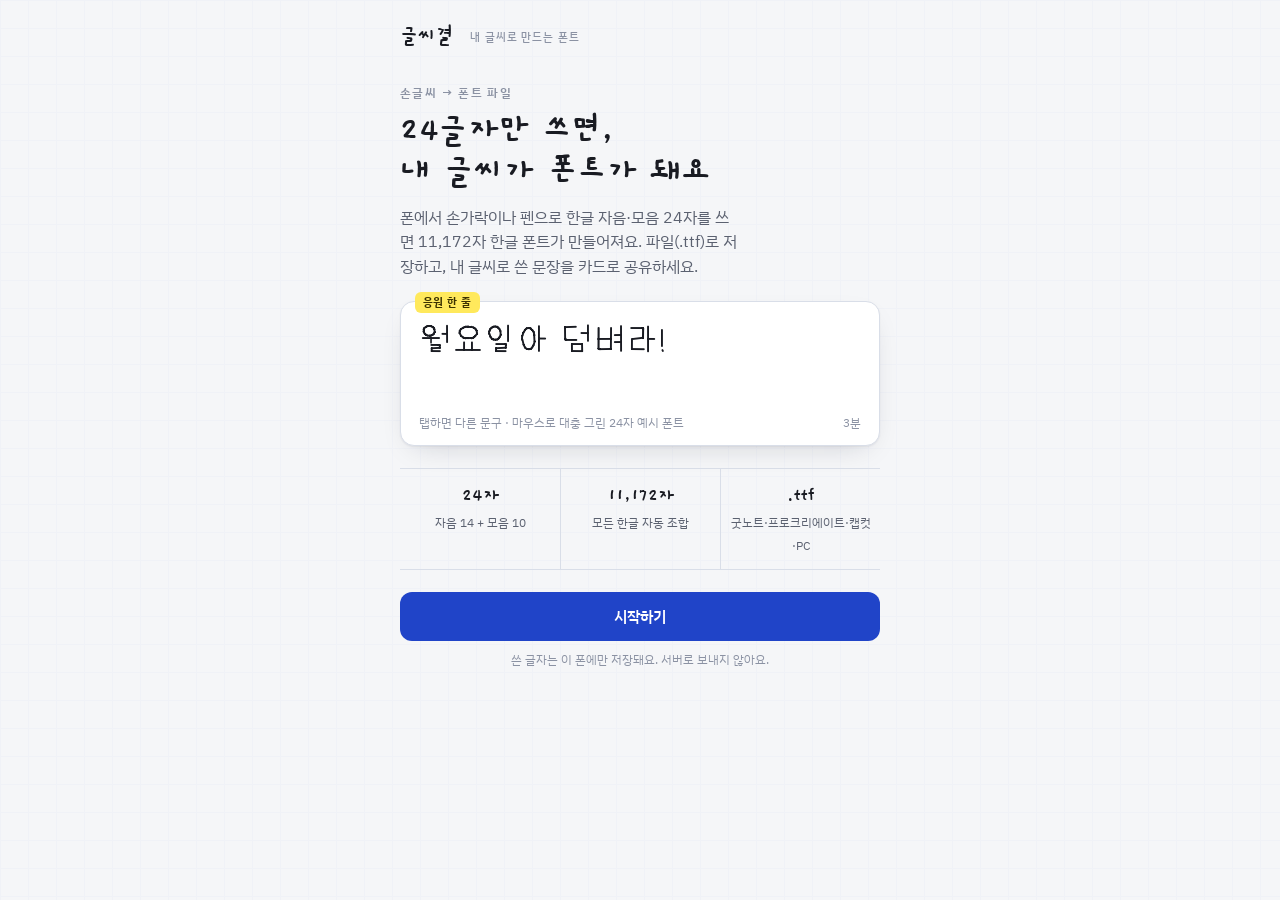
==== deploy/index.html @ ae1b6b3f "글씨결 v1: 응원 문구·스토리 공유·링크 미리보기·Vercel 배포 준비 - 첫 화면 예시 문구 12개 순환(탭), 완성 화면 응원 문구 칩 - 공유 카드: 폰에서 공유 시트로 " ====
<!DOCTYPE html>
<html lang="ko">
<head>
<meta charset="utf-8">
<meta name="viewport" content="width=device-width, initial-scale=1, viewport-fit=cover">
<meta name="theme-color" content="#F5F6F8">
<title>글씨결</title>
<meta name="description" content="24글자만 쓰면 내 글씨가 폰트가 돼요. 가입 없이 폰에서 3분. 내 글씨로 응원 카드 만들고 스토리에 올리세요.">
<!-- 링크 미리보기(인스타 DM·카톡). 배포 주소가 다르면 아래 두 URL만 바꾸세요 -->
<meta property="og:type" content="website">
<meta property="og:title" content="글씨결 — 24글자만 쓰면 내 글씨가 폰트가 돼요">
<meta property="og:description" content="가입 없이 폰에서 3분. 내 글씨로 응원 카드 만들고 스토리에 올리세요.">
<meta property="og:image" content="https://geulssigyeol.vercel.app/og.png">
<meta property="og:url" content="https://geulssigyeol.vercel.app/">
<meta name="twitter:card" content="summary_large_image">
<link rel="icon" href="data:image/svg+xml,%3Csvg xmlns='http://www.w3.org/2000/svg' viewBox='0 0 64 64'%3E%3Crect width='64' height='64' rx='14' fill='%23FFE95C'/%3E%3Ctext x='32' y='44' font-size='34' font-weight='700' text-anchor='middle' font-family='Apple SD Gothic Neo,Malgun Gothic,sans-serif' fill='%233B3200'%3E글%3C/text%3E%3C/svg%3E">
<link rel="apple-touch-icon" href="apple-touch-icon.png">
<meta name="apple-mobile-web-app-title" content="글씨결">
<!-- Vercel Web Analytics: 프로젝트에서 Analytics를 켜면 방문 수가 잡혀요. 안 켜면 그냥 무시됩니다 -->
<script>window.va = window.va || function () { (window.vaq = window.vaq || []).push(arguments); };</script>
<script defer src="/_vercel/insights/script.js"></script>
<link rel="preconnect" href="https://fonts.googleapis.com">
<link rel="stylesheet" href="https://fonts.googleapis.com/css2?family=Gaegu:wght@400;700&family=IBM+Plex+Sans+KR:wght@400;500;600;700&display=swap">
<style>
  :root {
    --paper: #F5F6F8; --paper-2: #FFFFFF; --line: #D9DEE8; --grid: #E7EAF1; --grid-2: #F0F2F7;
    --ink: #191B22; --ink-2: #5B6170; --ink-3: #8B92A3;
    --pen: #2044C8; --pen-ink: #FFFFFF; --pen-soft: #E4E9FF; --pen-line: #B8C4F5;
    --hl: #FFE95C; --hl-ink: #3B3200;
    --ok: #1B9556; --danger: #D64545;
    --ghost: #C9CED9;
    --radius: 14px;
    --shadow: 0 1px 2px rgba(20, 24, 40, .06), 0 10px 28px -14px rgba(20, 24, 40, .22);
    color-scheme: light;
  }
  @media (prefers-color-scheme: dark) {
    :root:not([data-theme="light"]) {
      --paper: #14161C; --paper-2: #1C1F27; --line: #2C3140; --grid: #232734; --grid-2: #1F222C;
      --ink: #ECEEF3; --ink-2: #A9B0C2; --ink-3: #757C8E;
      --pen: #7E9AFF; --pen-ink: #0D1330; --pen-soft: #242C4C; --pen-line: #3B4A85;
      --hl: #E3CB3E; --hl-ink: #1A1600;
      --ok: #3CC47C; --danger: #F06A6A;
      --ghost: #3A3F4E;
      --shadow: 0 1px 2px rgba(0, 0, 0, .3), 0 10px 28px -14px rgba(0, 0, 0, .6);
      color-scheme: dark;
    }
  }
  :root[data-theme="dark"] {
    --paper: #14161C; --paper-2: #1C1F27; --line: #2C3140; --grid: #232734; --grid-2: #1F222C;
    --ink: #ECEEF3; --ink-2: #A9B0C2; --ink-3: #757C8E;
    --pen: #7E9AFF; --pen-ink: #0D1330; --pen-soft: #242C4C; --pen-line: #3B4A85;
    --hl: #E3CB3E; --hl-ink: #1A1600;
    --ok: #3CC47C; --danger: #F06A6A;
    --ghost: #3A3F4E;
    --shadow: 0 1px 2px rgba(0, 0, 0, .3), 0 10px 28px -14px rgba(0, 0, 0, .6);
    color-scheme: dark;
  }
  * { box-sizing: border-box; }
  html { -webkit-text-size-adjust: 100%; }
  body {
    margin: 0; padding-inline: 16px; padding-block: 0 48px;
    background: var(--paper);
    background-image: linear-gradient(var(--grid-2) 1px, transparent 1px), linear-gradient(90deg, var(--grid-2) 1px, transparent 1px);
    background-size: 28px 28px;
    color: var(--ink);
    font-family: "IBM Plex Sans KR", "Apple SD Gothic Neo", "Noto Sans KR", system-ui, sans-serif;
    font-size: 15px; line-height: 1.55;
    -webkit-font-smoothing: antialiased;
  }
  .wrap { max-width: 480px; margin: 0 auto; }
  h1, h2, h3 { margin: 0; text-wrap: balance; word-break: keep-all; }
  .display { font-family: "Gaegu", "Nanum Pen Script", "IBM Plex Sans KR", cursive; font-weight: 700; letter-spacing: -.01em; line-height: 1.15; }
  .eyebrow { font-size: 11.5px; font-weight: 600; letter-spacing: .12em; text-transform: uppercase; color: var(--ink-3); }
  .muted { color: var(--ink-2); }
  .small { font-size: 13px; }
  .num { font-variant-numeric: tabular-nums; }
  a { color: var(--pen); }
  button { font: inherit; color: inherit; cursor: pointer; }
  button:focus-visible, input:focus-visible, textarea:focus-visible, a:focus-visible { outline: 2px solid var(--pen); outline-offset: 2px; }
  input, textarea { font: inherit; color: var(--ink); background: var(--paper-2); border: 1px solid var(--line); border-radius: 10px; padding: 10px 12px; width: 100%; }
  textarea { resize: vertical; min-height: 64px; }
  label.field { display: grid; gap: 6px; font-size: 13px; color: var(--ink-2); }
  [hidden] { display: none !important; }

  /* header */
  .top { display: flex; align-items: center; justify-content: space-between; padding-block: 18px 6px; }
  .brand { font-family: "Gaegu", cursive; font-weight: 700; font-size: 22px; letter-spacing: -.01em; }
  .brand small { font-family: "IBM Plex Sans KR", sans-serif; font-weight: 500; font-size: 11px; color: var(--ink-3); margin-left: 8px; letter-spacing: .08em; }
  .top .step { font-size: 12px; color: var(--ink-3); }

  /* buttons */
  .btn { display: inline-flex; align-items: center; justify-content: center; gap: 8px; border-radius: 12px; border: 1px solid var(--line); background: var(--paper-2); padding: 12px 16px; font-weight: 600; font-size: 15px; min-height: 46px; transition: transform .06s ease, background .15s; }
  .btn:active { transform: translateY(1px); }
  .btn.primary { background: var(--pen); color: var(--pen-ink); border-color: transparent; }
  .btn.ghost { background: transparent; }
  .btn.wide { width: 100%; }
  .btn[disabled] { opacity: .45; cursor: not-allowed; }
  .btn.hl { background: var(--hl); color: var(--hl-ink); border-color: transparent; }
  .row { display: flex; gap: 10px; }
  .row > .btn { flex: 1; }

  /* home */
  .hero { padding-block: 26px 10px; }
  .hero h1 { font-size: 36px; }
  .hero p.lead { font-size: 16px; color: var(--ink-2); margin: 12px 0 0; max-width: 34ch; }
  .demo { margin-top: 22px; background: var(--paper-2); border: 1px solid var(--line); border-radius: var(--radius); box-shadow: var(--shadow); padding: 16px 18px 12px; position: relative; }
  .demo .tag { position: absolute; top: -10px; left: 14px; background: var(--hl); color: var(--hl-ink); font-size: 11px; font-weight: 700; padding: 2px 8px; border-radius: 6px; letter-spacing: .04em; }
  .demo .sample { font-size: 34px; line-height: 1.3; min-height: 88px; word-break: keep-all; }
  .demo canvas { width: 100%; height: 88px; display: block; }
  .demo .cap { font-size: 12px; color: var(--ink-3); margin-top: 8px; display: flex; justify-content: space-between; }
  .facts { display: grid; grid-template-columns: repeat(3, 1fr); gap: 0; margin-top: 22px; border-top: 1px solid var(--line); border-bottom: 1px solid var(--line); }
  .facts div { padding: 12px 8px; text-align: center; }
  .facts div + div { border-left: 1px solid var(--line); }
  .facts b { display: block; font-size: 19px; font-family: "Gaegu", cursive; font-weight: 700; }
  .facts span { font-size: 12px; color: var(--ink-2); }
  .cta { margin-top: 22px; display: grid; gap: 10px; }
  .fine { font-size: 12px; color: var(--ink-3); text-align: center; margin-top: 10px; }

  /* draw */
  .draw-head { display: flex; align-items: baseline; justify-content: space-between; margin-top: 8px; }
  .draw-head .stage { font-weight: 600; }
  .draw-head .count { font-size: 13px; color: var(--ink-2); }
  .progress { height: 6px; background: var(--grid); border-radius: 3px; overflow: hidden; margin-top: 8px; }
  .progress i { display: block; height: 100%; background: var(--hl); width: 0; transition: width .2s; }
  .target { display: flex; align-items: center; gap: 14px; margin-top: 14px; }
  .target .ch { font-size: 44px; line-height: 1; font-weight: 500; width: 64px; height: 64px; display: grid; place-items: center; background: var(--paper-2); border: 1px solid var(--line); border-radius: 12px; }
  .target .info b { display: block; font-size: 16px; }
  .target .info span { font-size: 13px; color: var(--ink-2); }
  .pad-wrap { margin-top: 12px; position: relative; }
  canvas#pad { width: 100%; aspect-ratio: 1; max-width: 100%; display: block; background: var(--paper-2); border: 1px solid var(--line); border-radius: var(--radius); box-shadow: var(--shadow); touch-action: none; user-select: none; -webkit-user-select: none; }
  .tools { display: flex; gap: 8px; margin-top: 10px; }
  .tools .btn { flex: 1; min-height: 42px; font-size: 14px; }
  .nav { display: flex; gap: 10px; margin-top: 10px; }
  .nav .btn.next { flex: 2; }
  .nav .btn.prev { flex: 1; }
  .chips { display: flex; gap: 6px; overflow-x: auto; padding-block: 12px 4px; scrollbar-width: none; }
  .chips::-webkit-scrollbar { display: none; }
  .chip { flex: 0 0 auto; width: 34px; height: 34px; border-radius: 9px; border: 1px solid var(--line); background: var(--paper-2); font-size: 15px; display: grid; place-items: center; color: var(--ink-3); padding: 0; }
  .chip.done { background: var(--hl); color: var(--hl-ink); border-color: transparent; }
  .chip.cur { outline: 2px solid var(--pen); outline-offset: 1px; color: var(--ink); }
  .live { margin-top: 6px; }
  .live .lbl { font-size: 11.5px; color: var(--ink-3); letter-spacing: .08em; text-transform: uppercase; font-weight: 600; }
  .live canvas { width: 100%; height: 64px; display: block; margin-top: 4px; }
  .live .hint { font-size: 13px; color: var(--ink-3); height: 64px; display: flex; align-items: center; }

  /* done */
  .done-head { padding-block: 18px 6px; }
  .done-head h2 { font-size: 32px; }
  .done-head p { margin: 6px 0 0; color: var(--ink-2); }
  .preview-card { margin-top: 16px; background: var(--paper-2); border: 1px solid var(--line); border-radius: var(--radius); box-shadow: var(--shadow); overflow: hidden; }
  .preview-card .pv { padding: 18px 18px 8px; font-size: 40px; line-height: 1.25; min-height: 120px; word-break: keep-all; overflow-wrap: anywhere; }
  .preview-card canvas { width: 100%; display: block; }
  .preview-card .pv-foot { display: flex; justify-content: space-between; align-items: center; padding: 8px 14px 12px; font-size: 12px; color: var(--ink-3); }
  .seg { display: flex; background: var(--grid); border-radius: 10px; padding: 3px; }
  .seg button { flex: 1; border: 0; background: transparent; border-radius: 8px; padding: 7px 8px; font-size: 13px; font-weight: 600; color: var(--ink-2); }
  .seg button.on { background: var(--paper-2); color: var(--ink); box-shadow: 0 1px 2px rgba(0,0,0,.08); }
  .form { display: grid; gap: 12px; margin-top: 14px; }
  .cheer { display: flex; flex-wrap: wrap; gap: 6px; margin-top: -4px; }
  .cheer-chip { border: 1px solid var(--line); background: var(--paper-2); color: var(--ink-2); border-radius: 999px; padding: 6px 11px; font-size: 13px; line-height: 1.2; word-break: keep-all; }
  .cheer-chip.on { background: var(--hl); color: var(--hl-ink); border-color: transparent; font-weight: 600; }
  .demo[role="button"] { cursor: pointer; }
  .form .two { display: grid; grid-template-columns: 1fr 1fr; gap: 10px; }
  @media (max-width: 380px) { .form .two { grid-template-columns: 1fr; } }
  .actions { display: grid; gap: 10px; margin-top: 16px; }
  .note { font-size: 12.5px; color: var(--ink-3); line-height: 1.5; }
  .card-img { margin-top: 10px; border-radius: 12px; border: 1px solid var(--line); width: 100%; display: none; }
  .card-img.show { display: block; }
  .card-actions { display: grid; grid-template-columns: 1fr 1fr; gap: 10px; }
  .card-actions .btn:only-child { grid-column: 1 / -1; }
  section.more { margin-top: 26px; }
  section.more h3 { font-size: 13px; letter-spacing: .1em; text-transform: uppercase; color: var(--ink-3); margin-bottom: 8px; }
  .stage-list { display: grid; gap: 8px; }
  .stage-row { display: flex; align-items: center; justify-content: space-between; gap: 10px; background: var(--paper-2); border: 1px solid var(--line); border-radius: 12px; padding: 10px 12px; }
  .stage-row b { font-size: 14px; display: block; }
  .stage-row span { font-size: 12px; color: var(--ink-2); }
  .stage-row .btn { min-height: 36px; padding: 6px 12px; font-size: 13px; }
  .ig { margin-top: 26px; background: var(--pen-soft); border: 1px solid var(--pen-line); border-radius: var(--radius); padding: 16px; }
  .ig h3 { font-size: 20px; }
  .ig p { margin: 8px 0 0; font-size: 14px; color: var(--ink-2); }
  .ig ol { margin: 10px 0 0; padding-left: 20px; font-size: 14px; }
  .ig ol li + li { margin-top: 4px; }
  .ig .btn { margin-top: 12px; }
  .foot { margin-top: 28px; display: flex; justify-content: space-between; align-items: center; font-size: 12px; color: var(--ink-3); }
  .foot button { border: 0; background: none; color: var(--ink-3); text-decoration: underline; padding: 0; font-size: 12px; }
  .toast { position: fixed; left: 50%; bottom: 24px; transform: translateX(-50%); background: var(--ink); color: var(--paper); padding: 10px 16px; border-radius: 999px; font-size: 13.5px; font-weight: 500; box-shadow: var(--shadow); opacity: 0; pointer-events: none; transition: opacity .2s; max-width: calc(100vw - 32px); text-align: center; }
  .toast.show { opacity: 1; }
  @media (prefers-reduced-motion: reduce) { * { transition: none !important; } }
</style>
</head>
<body>

<div class="wrap">
  <header class="top">
    <div class="brand" id="brand">글씨결 <small>내 글씨로 만드는 폰트</small></div>
    <div class="step" id="topStep"></div>
  </header>

  <!-- HOME -->
  <main id="s-home">
    <section class="hero">
      <div class="eyebrow">손글씨 → 폰트 파일</div>
      <h1 class="display" style="margin-top:8px">24글자만 쓰면,<br>내 글씨가 폰트가 돼요</h1>
      <p class="lead">폰에서 손가락이나 펜으로 한글 자음·모음 24자를 쓰면 11,172자 한글 폰트가 만들어져요. 파일(.ttf)로 저장하고, 내 글씨로 쓴 문장을 카드로 공유하세요.</p>
      <div class="demo" id="demo" role="button" tabindex="0" aria-label="다른 응원 문구 보기">
        <span class="tag">응원 한 줄</span>
        <div class="sample" id="demoText">오늘도 잘하고 있어. 진짜로.</div>
        <canvas id="demoCanvas" hidden></canvas>
        <div class="cap"><span>탭하면 다른 문구 · 마우스로 대충 그린 24자 예시 폰트</span><span class="num">3분</span></div>
      </div>
      <div class="facts">
        <div><b class="num">24자</b><span>자음 14 + 모음 10</span></div>
        <div><b class="num">11,172자</b><span>모든 한글 자동 조합</span></div>
        <div><b>.ttf</b><span>굿노트·프로크리에이트·캡컷·PC</span></div>
      </div>
      <div class="cta">
        <button class="btn primary wide" id="btnStart">시작하기</button>
        <button class="btn wide" id="btnResume" hidden>이어서 쓰기 <span class="num" id="resumeCount"></span></button>
      </div>
      <p class="fine">쓴 글자는 이 폰에만 저장돼요. 서버로 보내지 않아요.</p>
    </section>
  </main>

  <!-- DRAW -->
  <main id="s-draw" hidden>
    <div class="draw-head">
      <div class="stage" id="stageName">한글 기본</div>
      <div class="count num"><span id="cur">1</span> / <span id="total">24</span></div>
    </div>
    <div class="progress"><i id="bar"></i></div>
    <div class="target">
      <div class="ch" id="targetCh">ㄱ</div>
      <div class="info"><b id="targetName">기역</b><span id="targetHint">칸 안에 크게, 평소 쓰던 대로</span></div>
    </div>
    <div class="pad-wrap"><canvas id="pad" aria-label="글씨 쓰는 칸"></canvas></div>
    <div class="tools">
      <button class="btn" id="btnUndo">한 획 되돌리기</button>
      <button class="btn" id="btnClear">지우기</button>
    </div>
    <div class="nav">
      <button class="btn prev" id="btnPrev">이전</button>
      <button class="btn primary next" id="btnNext">다음</button>
    </div>
    <div class="chips" id="chips"></div>
    <div class="live">
      <div class="lbl">지금까지 쓴 글자로</div>
      <canvas id="live" hidden></canvas>
      <div class="hint" id="liveHint">자음 하나, 모음 하나만 써도 여기서 미리 볼 수 있어요.</div>
    </div>
    <div class="foot"><button id="btnExitDraw">쓰기 그만하고 결과 보기</button><span id="drawSaved"></span></div>
  </main>

  <!-- DONE -->
  <main id="s-done" hidden>
    <div class="done-head">
      <div class="eyebrow">완성</div>
      <h2 class="display" style="margin-top:6px">짜잔, 내 글씨가 폰트가 됐어요</h2>
      <p id="doneMeta"></p>
    </div>
    <div class="preview-card">
      <div class="pv" id="pv"></div>
      <canvas id="pvCanvas" hidden></canvas>
      <div class="pv-foot"><span id="pvName"></span><span class="num" id="pvSize"></span></div>
    </div>
    <div class="form">
      <label class="field">응원 문구 (공유 카드에 들어가요 · 직접 써도 돼요)
        <textarea id="sample" rows="2"></textarea>
      </label>
      <div class="cheer" id="cheerChips" aria-label="응원 문구 고르기"></div>
      <div class="two">
        <label class="field">폰트 이름
          <input id="fname" maxlength="24" placeholder="예: 윤정체">
        </label>
        <label class="field">영문 이름 (파일·앱 목록용)
          <input id="fnameEn" maxlength="24" placeholder="YoonjungCe">
        </label>
      </div>
      <label class="field">펜 굵기
        <div class="seg" id="penSeg">
          <button type="button" data-pen="22">가늘게</button>
          <button type="button" data-pen="30" class="on">보통</button>
          <button type="button" data-pen="40">굵게</button>
        </div>
      </label>
    </div>
    <div class="actions">
      <button class="btn primary wide" id="btnFont">폰트 파일 받기 (.ttf)</button>
      <button class="btn hl wide" id="btnCard">공유 카드 만들기 (인스타 4:5)</button>
      <img class="card-img" id="cardImg" alt="공유 카드 미리보기">
      <div class="card-actions" id="cardActions" hidden>
        <button class="btn primary" id="btnShare">스토리에 공유하기</button>
        <button class="btn" id="btnSaveCard">이미지 저장</button>
      </div>
      <p class="note" id="installNote">받은 .ttf 파일은 굿노트·프로크리에이트·캡컷에서 바로 불러올 수 있고, 아이폰은 iFont 같은 앱으로, PC는 더블클릭으로 설치해요.</p>
    </div>
    <section class="more">
      <h3>더 쓰면 더 좋아져요</h3>
      <div class="stage-list" id="stageList"></div>
    </section>
    <section class="ig" id="igBlock">
      <h3 class="display" id="igTitle">내 글씨로 쓴 응원, 스토리에 올려요</h3>
      <p id="igLead">응원 카드를 스토리에 올리고 <b id="igHandle">@ht_bangbang</b>을 태그해 주세요. 태그된 카드는 24시간 안에 리포스트해 드려요.</p>
      <ol>
        <li>응원 문구 고르기 → 공유 카드 저장 → 스토리에 올리기</li>
        <li><span id="igHandle2">@ht_bangbang</span> 태그 + <span id="igTag">#내글씨폰트</span></li>
        <li>응원받을 친구도 태그하기 — 친구도 3분이면 자기 글씨 폰트를 받아요</li>
        <li>팔로우하면 다음 글자 이벤트(쌍자음·이모지·특수문자)를 먼저 받아요</li>
      </ol>
      <a class="btn primary wide" id="igLink" href="#" target="_blank" rel="noopener">인스타그램에서 팔로우하기</a>
    </section>
    <div class="foot"><button id="btnReset">처음부터 다시 쓰기</button><span>글자는 이 폰에만 저장돼요</span></div>
  </main>
</div>
<div class="toast" id="toast" role="status" aria-live="polite"></div>

<script>
/* HandFont engine — handwriting strokes → composable Hangul/Latin TrueType font.
 * Works in browser and Node. No dependencies.
 * Coordinates: input strokes are normalized canvas coords (0..1, y down).
 * Font units: 1000 upm, y up.
 */
(function (root, factory) {
  if (typeof module === 'object' && module.exports) module.exports = factory();
  else root.HandFont = factory();
})(typeof self !== 'undefined' ? self : globalThis, function () {
  'use strict';

  // ---------- Metrics ----------
  const UPM = 1000;
  const ASC = 880, DESC = -200, LINEGAP = 80;
  const HBOX = { x: 60, w: 840, top: 790, h: 850, adv: 960 }; // Hangul syllable box
  const LATIN = { base: 0.70, K: 1300, lsb: 40, rsb: 40, space: 300 };

  // ---------- Hangul tables ----------
  const CHO = 'ㄱㄲㄴㄷㄸㄹㅁㅂㅃㅅㅆㅇㅈㅉㅊㅋㅌㅍㅎ';
  const JUNG = 'ㅏㅐㅑㅒㅓㅔㅕㅖㅗㅘㅙㅚㅛㅜㅝㅞㅟㅠㅡㅢㅣ';
  const JONG = '\0ㄱㄲㄳㄴㄵㄶㄷㄹㄺㄻㄼㄽㄾㄿㅀㅁㅂㅄㅅㅆㅇㅈㅊㅋㅌㅍㅎ';
  const BASIC_CONS = 'ㄱㄴㄷㄹㅁㅂㅅㅇㅈㅊㅋㅌㅍㅎ';
  const BASIC_VOW = 'ㅏㅑㅓㅕㅗㅛㅜㅠㅡㅣ';
  const CONS_DECOMP = { 'ㄲ': 'ㄱㄱ', 'ㄸ': 'ㄷㄷ', 'ㅃ': 'ㅂㅂ', 'ㅆ': 'ㅅㅅ', 'ㅉ': 'ㅈㅈ', 'ㄳ': 'ㄱㅅ', 'ㄵ': 'ㄴㅈ', 'ㄶ': 'ㄴㅎ', 'ㄺ': 'ㄹㄱ', 'ㄻ': 'ㄹㅁ', 'ㄼ': 'ㄹㅂ', 'ㄽ': 'ㄹㅅ', 'ㄾ': 'ㄹㅌ', 'ㄿ': 'ㄹㅍ', 'ㅀ': 'ㄹㅎ', 'ㅄ': 'ㅂㅅ' };
  const VVOW_DECOMP = { 'ㅐ': 'ㅏㅣ', 'ㅒ': 'ㅑㅣ', 'ㅔ': 'ㅓㅣ', 'ㅖ': 'ㅕㅣ' };
  const MIXED = { 'ㅘ': ['ㅗ', 'ㅏ'], 'ㅙ': ['ㅗ', 'ㅐ'], 'ㅚ': ['ㅗ', 'ㅣ'], 'ㅝ': ['ㅜ', 'ㅓ'], 'ㅞ': ['ㅜ', 'ㅔ'], 'ㅟ': ['ㅜ', 'ㅣ'], 'ㅢ': ['ㅡ', 'ㅣ'] };
  const VERT = 'ㅏㅐㅑㅒㅓㅔㅕㅖㅣ', HORZ = 'ㅗㅛㅜㅠㅡ';

  // Slot layouts as fractions of the Hangul box (x, y-from-top, w, h)
  const LAYOUT = {
    V:  { cho: [0.05, 0.10, 0.50, 0.80], vow: [0.60, 0.04, 0.36, 0.92] },
    H:  { cho: [0.16, 0.05, 0.68, 0.48], vow: [0.05, 0.57, 0.90, 0.38] },
    M:  { cho: [0.05, 0.06, 0.48, 0.46], hv: [0.03, 0.55, 0.64, 0.38], vv: [0.70, 0.04, 0.27, 0.92] },
    VJ: { cho: [0.05, 0.05, 0.46, 0.52], vow: [0.57, 0.02, 0.38, 0.60], jong: [0.12, 0.66, 0.76, 0.32] },
    HJ: { cho: [0.18, 0.02, 0.64, 0.36], vow: [0.05, 0.40, 0.90, 0.25], jong: [0.12, 0.68, 0.76, 0.30] },
    MJ: { cho: [0.05, 0.03, 0.46, 0.40], hv: [0.03, 0.44, 0.62, 0.24], vv: [0.68, 0.02, 0.29, 0.63], jong: [0.12, 0.69, 0.76, 0.29] },
  };

  // ---------- Geometry helpers ----------
  function smooth(pts, passes) {
    let p = pts;
    for (let k = 0; k < (passes || 1); k++) {
      if (p.length < 3) return p;
      const out = [p[0]];
      for (let i = 1; i < p.length - 1; i++) {
        out.push({ x: (p[i - 1].x + 2 * p[i].x + p[i + 1].x) / 4, y: (p[i - 1].y + 2 * p[i].y + p[i + 1].y) / 4 });
      }
      out.push(p[p.length - 1]);
      p = out;
    }
    return p;
  }
  function rdp(pts, eps) {
    if (pts.length < 3) return pts.slice();
    const keep = new Uint8Array(pts.length); keep[0] = 1; keep[pts.length - 1] = 1;
    const stack = [[0, pts.length - 1]];
    while (stack.length) {
      const [a, b] = stack.pop();
      const A = pts[a], B = pts[b];
      const dx = B.x - A.x, dy = B.y - A.y, len = Math.hypot(dx, dy) || 1e-9;
      let maxd = -1, idx = -1;
      for (let i = a + 1; i < b; i++) {
        const P = pts[i];
        let d;
        if (len < 1e-9) d = Math.hypot(P.x - A.x, P.y - A.y);
        else d = Math.abs(dy * P.x - dx * P.y + B.x * A.y - B.y * A.x) / len;
        if (d > maxd) { maxd = d; idx = i; }
      }
      if (maxd > eps && idx > 0) { keep[idx] = 1; stack.push([a, idx], [idx, b]); }
    }
    const out = [];
    for (let i = 0; i < pts.length; i++) if (keep[i]) out.push(pts[i]);
    return out;
  }
  function dedupe(pts, minD) {
    const out = [];
    for (const p of pts) {
      if (!out.length || Math.hypot(p.x - out[out.length - 1].x, p.y - out[out.length - 1].y) >= minD) out.push(p);
    }
    if (out.length === 1 && pts.length > 1) out.push(pts[pts.length - 1]);
    return out;
  }
  // Clean a raw stroke (normalized coords): smooth + simplify
  function cleanStroke(raw, eps) {
    if (!raw || !raw.length) return [];
    let p = dedupe(raw, 0.002);
    p = smooth(p, 2);
    p = rdp(p, eps == null ? 0.007 : eps);
    return p;
  }
  function bboxOf(strokes) {
    let x0 = Infinity, y0 = Infinity, x1 = -Infinity, y1 = -Infinity;
    for (const s of strokes) for (const p of s) { if (p.x < x0) x0 = p.x; if (p.y < y0) y0 = p.y; if (p.x > x1) x1 = p.x; if (p.y > y1) y1 = p.y; }
    if (x0 === Infinity) return null;
    return { x0, y0, x1, y1, w: x1 - x0, h: y1 - y0 };
  }

  // Fit normalized strokes into a font-unit slot {x,y,w,h} (x,y = bottom-left, y up).
  // Returns array of polylines in font units. r = pen radius (slot is inset by r).
  function fitStrokes(strokes, slot, r, opts) {
    opts = opts || {};
    const bb = bboxOf(strokes);
    if (!bb) return [];
    const minDim = opts.minDim == null ? 0.30 : opts.minDim;
    let { x0, y0, w: bw, h: bh } = bb;
    if (bw < minDim) { x0 = x0 + bw / 2 - minDim / 2; bw = minDim; }
    if (bh < minDim) { y0 = y0 + bh / 2 - minDim / 2; bh = minDim; }
    const sw = Math.max(slot.w - 2 * r, 10), sh = Math.max(slot.h - 2 * r, 10);
    let sx = sw / bw, sy = sh / bh;
    const lo = opts.ratioMin == null ? 0.55 : opts.ratioMin, hi = opts.ratioMax == null ? 1.9 : opts.ratioMax;
    const ratio = sy / sx;
    if (ratio > hi) sy = sx * hi; else if (ratio < lo) sx = sy / lo;
    const ox = slot.x + r + (sw - bw * sx) / 2;
    const oyTop = slot.y + slot.h - r - (sh - bh * sy) / 2;
    return strokes.map(s => s.map(p => ({ x: ox + (p.x - x0) * sx, y: oyTop - (p.y - y0) * sy })));
  }

  // ---------- Outline expansion (polyline → capsules, quadratic) ----------
  const KAPPA = 1 / Math.cos(Math.PI / 8); // control distance for 45° quadratic arcs
  function arcOffs(cx, cy, r, a0, dir) { // 4 off-curve pts covering 180° from a0, dir=+1 ccw / -1 cw
    const out = [];
    for (let k = 0; k < 4; k++) {
      const a = a0 + dir * (k + 0.5) * Math.PI / 4;
      out.push({ x: cx + Math.cos(a) * r * KAPPA, y: cy + Math.sin(a) * r * KAPPA, on: false });
    }
    return out;
  }
  function circle(cx, cy, r) {
    const out = [];
    for (let k = 0; k < 8; k++) {
      const a = -(k + 0.5) * Math.PI / 4; // clockwise
      out.push({ x: cx + Math.cos(a) * r * KAPPA, y: cy + Math.sin(a) * r * KAPPA, on: false });
    }
    return out;
  }
  function capsule(P, Q, r) {
    const dx = Q.x - P.x, dy = Q.y - P.y, L = Math.hypot(dx, dy);
    if (L < 0.5) return circle(P.x, P.y, r);
    const ux = dx / L, uy = dy / L, nx = -uy, ny = ux; // n = left normal
    const th = Math.atan2(ny, nx);
    const pts = [];
    pts.push({ x: P.x + nx * r, y: P.y + ny * r, on: true });
    pts.push({ x: Q.x + nx * r, y: Q.y + ny * r, on: true });
    pts.push(...arcOffs(Q.x, Q.y, r, th, -1)); // from +n through +d to -n (clockwise)
    pts.push({ x: Q.x - nx * r, y: Q.y - ny * r, on: true });
    pts.push({ x: P.x - nx * r, y: P.y - ny * r, on: true });
    pts.push(...arcOffs(P.x, P.y, r, th + Math.PI, -1));
    return pts;
  }
  function signedArea(c) {
    let a = 0;
    for (let i = 0; i < c.length; i++) { const p = c[i], q = c[(i + 1) % c.length]; a += p.x * q.y - q.x * p.y; }
    return a / 2;
  }
  function expandPolylines(polys, r) {
    const contours = [];
    for (const poly of polys) {
      if (!poly.length) continue;
      if (poly.length === 1) { contours.push(circle(poly[0].x, poly[0].y, r)); continue; }
      for (let i = 0; i < poly.length - 1; i++) {
        const c = capsule(poly[i], poly[i + 1], r);
        if (signedArea(c) > 0) c.reverse(); // clockwise (negative area in y-up)
        contours.push(c);
      }
    }
    // round to integer font units
    return contours.map(c => c.map(p => ({ x: Math.round(p.x), y: Math.round(p.y), on: !!p.on })));
  }

  // ---------- Glyph planning ----------
  function hasGlyph(glyphs, ch) { return !!(glyphs[ch] && glyphs[ch].length); }
  function vowelClass(v) { return VERT.includes(v) ? 'V' : HORZ.includes(v) ? 'H' : 'M'; }
  function slotFrac(f) { // fraction → font units (x, y bottom-left, w, h)
    return { x: HBOX.x + f[0] * HBOX.w, y: HBOX.top - (f[1] + f[3]) * HBOX.h, w: f[2] * HBOX.w, h: f[3] * HBOX.h };
  }
  function splitH(slot, n, gap) { // split slot horizontally into n parts
    const g = gap == null ? 0.06 : gap; const w = slot.w * (1 - g * (n - 1)) / n; const out = [];
    for (let i = 0; i < n; i++) out.push({ x: slot.x + i * (w + slot.w * g), y: slot.y, w, h: slot.h });
    return out;
  }
  // Place a consonant (possibly compound) into slot → list of {jamo, slot, opts}
  function placeCons(glyphs, c, slot) {
    if (hasGlyph(glyphs, c)) return [{ jamo: c, slot, opts: {} }];
    const d = CONS_DECOMP[c];
    if (!d) return [];
    const parts = splitH(slot, 2, 0.05);
    const opts = { ratioMax: 2.6 };
    return [{ jamo: d[0], slot: parts[0], opts }, { jamo: d[1], slot: parts[1], opts }];
  }
  function placeVertVowel(glyphs, v, slot) {
    if (hasGlyph(glyphs, v)) return [{ jamo: v, slot, opts: {} }];
    const d = VVOW_DECOMP[v];
    if (!d) return [];
    const a = { x: slot.x, y: slot.y, w: slot.w * 0.64, h: slot.h };
    const b = { x: slot.x + slot.w * 0.64, y: slot.y, w: slot.w * 0.36, h: slot.h };
    return [{ jamo: d[0], slot: a, opts: { ratioMax: 3 } }, { jamo: d[1], slot: b, opts: { ratioMax: 4 } }];
  }
  function planSyllable(glyphs, cp) {
    const s = cp - 0xAC00;
    const ci = Math.floor(s / 588), vi = Math.floor((s % 588) / 28), ji = s % 28;
    const cho = CHO[ci], jung = JUNG[vi], jong = ji ? JONG[ji] : null;
    const cls = vowelClass(jung);
    const L = LAYOUT[cls + (jong ? 'J' : '')];
    const parts = [];
    parts.push(...placeCons(glyphs, cho, slotFrac(L.cho)));
    if (cls === 'V') parts.push(...placeVertVowel(glyphs, jung, slotFrac(L.vow)));
    else if (cls === 'H') parts.push({ jamo: jung, slot: slotFrac(L.vow), opts: {} });
    else {
      if (hasGlyph(glyphs, jung)) {
        // user drew the compound vowel itself: merge hv+vv area into one slot
        const top = L.vv[1], bottom = L.hv[1] + L.hv[3];
        parts.push({ jamo: jung, slot: slotFrac([L.hv[0], top, L.vv[0] + L.vv[2] - L.hv[0], bottom - top]), opts: {} });
      } else {
        const [hv, vv] = MIXED[jung];
        parts.push({ jamo: hv, slot: slotFrac(L.hv), opts: {} });
        const vvSlot = slotFrac(L.vv);
        if (VVOW_DECOMP[vv] && !hasGlyph(glyphs, vv)) { vvSlot.x -= vvSlot.w * 0.25; vvSlot.w *= 1.25; }
        parts.push(...placeVertVowel(glyphs, vv, vvSlot));
      }
    }
    if (jong) parts.push(...placeCons(glyphs, jong, slotFrac(L.jong)));
    return { advance: HBOX.adv, parts };
  }
  function planJamoStandalone(glyphs, ch) {
    const slot = slotFrac([0.12, 0.12, 0.76, 0.76]);
    const isVow = JUNG.includes(ch) || ch === 'ㅐ';
    let parts;
    if (VVOW_DECOMP[ch] || VERT.includes(ch)) parts = placeVertVowel(glyphs, ch, { x: slot.x + slot.w * 0.25, y: slot.y, w: slot.w * 0.5, h: slot.h });
    else if (MIXED[ch] && !hasGlyph(glyphs, ch)) {
      const [hv, vv] = MIXED[ch];
      parts = [{ jamo: hv, slot: { x: slot.x, y: slot.y, w: slot.w * 0.7, h: slot.h * 0.45 }, opts: {} }, ...placeVertVowel(glyphs, vv, { x: slot.x + slot.w * 0.72, y: slot.y, w: slot.w * 0.28, h: slot.h })];
    } else if (HORZ.includes(ch)) parts = [{ jamo: ch, slot: { x: slot.x, y: slot.y + slot.h * 0.2, w: slot.w, h: slot.h * 0.5 }, opts: {} }];
    else parts = placeCons(glyphs, ch, slot);
    return { advance: HBOX.adv, parts, isVow };
  }
  // Which drawn jamo a character needs (after decomposition). null = not a Hangul char.
  function neededJamo(glyphs, ch) {
    const cp = ch.codePointAt(0);
    const cons = c => hasGlyph(glyphs, c) ? [c] : (CONS_DECOMP[c] ? CONS_DECOMP[c].split('') : [c]);
    const vvow = v => hasGlyph(glyphs, v) ? [v] : (VVOW_DECOMP[v] ? VVOW_DECOMP[v].split('') : [v]);
    const vow = v => hasGlyph(glyphs, v) ? [v] : MIXED[v] ? [MIXED[v][0], ...vvow(MIXED[v][1])] : vvow(v);
    if (cp >= 0xAC00 && cp <= 0xD7A3) {
      const s = cp - 0xAC00, ci = Math.floor(s / 588), vi = Math.floor((s % 588) / 28), ji = s % 28;
      return [...cons(CHO[ci]), ...vow(JUNG[vi]), ...(ji ? cons(JONG[ji]) : [])];
    }
    if (cp >= 0x3131 && cp <= 0x3163) return (JUNG.includes(ch) ? vow(ch) : cons(ch));
    return null;
  }
  function canRender(glyphs, text) {
    for (const ch of text) {
      if (ch === ' ') continue;
      const need = neededJamo(glyphs, ch);
      if (need) { for (const j of need) if (!hasGlyph(glyphs, j)) return false; }
      else if (!hasGlyph(glyphs, ch)) return false;
    }
    return true;
  }
  // Latin / digits / punctuation: fixed baseline mapping → polylines in font units + advance
  function planLatin(glyphs, ch) {
    const strokes = glyphs[ch];
    if (!strokes || !strokes.length) return null;
    const K = LATIN.K;
    let polys = strokes.map(s => s.map(p => ({ x: p.x * K, y: (LATIN.base - p.y) * K })));
    const bb = bboxOf(polys);
    const shift = LATIN.lsb - bb.x0;
    polys = polys.map(s => s.map(p => ({ x: p.x + shift, y: p.y })));
    return { advance: Math.round(bb.w + LATIN.lsb + LATIN.rsb), polys };
  }
  function planChar(glyphs, ch, r) {
    const cp = ch.codePointAt(0);
    if (ch === ' ' || ch === ' ') return { advance: LATIN.space, polys: [] };
    if (cp >= 0xAC00 && cp <= 0xD7A3) {
      const pl = planSyllable(glyphs, cp);
      const polys = [];
      for (const p of pl.parts) if (hasGlyph(glyphs, p.jamo)) polys.push(...fitStrokes(glyphs[p.jamo], p.slot, r, p.opts));
      return { advance: pl.advance, polys, parts: pl.parts };
    }
    if (cp >= 0x3131 && cp <= 0x3163) {
      const pl = planJamoStandalone(glyphs, ch);
      const polys = [];
      for (const p of pl.parts) if (hasGlyph(glyphs, p.jamo)) polys.push(...fitStrokes(glyphs[p.jamo], p.slot, r, p.opts));
      return { advance: pl.advance, polys, parts: pl.parts };
    }
    return planLatin(glyphs, ch);
  }

  // ---------- Binary writer ----------
  class Buf {
    constructor(n) { this.a = new Uint8Array(n || 1024); this.n = 0; }
    ensure(k) { if (this.n + k > this.a.length) { const b = new Uint8Array(Math.max(this.a.length * 2, this.n + k)); b.set(this.a); this.a = b; } }
    u8(v) { this.ensure(1); this.a[this.n++] = v & 0xFF; }
    i8(v) { this.u8(v < 0 ? v + 256 : v); }
    u16(v) { this.ensure(2); this.a[this.n++] = (v >>> 8) & 0xFF; this.a[this.n++] = v & 0xFF; }
    i16(v) { this.u16(v < 0 ? v + 65536 : v); }
    u32(v) { this.ensure(4); this.a[this.n++] = (v >>> 24) & 0xFF; this.a[this.n++] = (v >>> 16) & 0xFF; this.a[this.n++] = (v >>> 8) & 0xFF; this.a[this.n++] = v & 0xFF; }
    i32(v) { this.u32(v >>> 0); }
    fixed(v) { this.i32(Math.round(v * 65536)); }
    tag(s) { for (let i = 0; i < 4; i++) this.u8(s.charCodeAt(i)); }
    bytes(arr) { this.ensure(arr.length); this.a.set(arr, this.n); this.n += arr.length; }
    pad4() { while (this.n % 4) this.u8(0); }
    get() { return this.a.subarray(0, this.n); }
  }
  function checksum(u8) {
    let s = 0; const n = u8.length;
    for (let i = 0; i < n; i += 4) {
      s = (s + (((u8[i] || 0) << 24) | ((u8[i + 1] || 0) << 16) | ((u8[i + 2] || 0) << 8) | (u8[i + 3] || 0))) >>> 0;
    }
    return s >>> 0;
  }

  // Simple glyph → bytes
  function encodeSimple(contours) {
    const b = new Buf(256);
    if (!contours.length) return { bytes: b.get(), bbox: null, nPts: 0, nCont: 0 };
    let xMin = Infinity, yMin = Infinity, xMax = -Infinity, yMax = -Infinity;
    const pts = [];
    const ends = [];
    for (const c of contours) { for (const p of c) { pts.push(p); if (p.x < xMin) xMin = p.x; if (p.y < yMin) yMin = p.y; if (p.x > xMax) xMax = p.x; if (p.y > yMax) yMax = p.y; } ends.push(pts.length - 1); }
    b.i16(contours.length); b.i16(xMin); b.i16(yMin); b.i16(xMax); b.i16(yMax);
    for (const e of ends) b.u16(e);
    b.u16(0); // instructions
    const flags = [], xs = [], ys = [];
    let px = 0, py = 0;
    for (let i = 0; i < pts.length; i++) {
      const p = pts[i]; let f = p.on ? 1 : 0;
      const dx = p.x - px, dy = p.y - py;
      if (dx === 0) f |= 0x10; else if (Math.abs(dx) < 256) { f |= 0x02; if (dx > 0) f |= 0x10; xs.push({ s: true, v: Math.abs(dx) }); } else xs.push({ s: false, v: dx });
      if (dy === 0) f |= 0x20; else if (Math.abs(dy) < 256) { f |= 0x04; if (dy > 0) f |= 0x20; ys.push({ s: true, v: Math.abs(dy) }); } else ys.push({ s: false, v: dy });
      if (i === 0) f |= 0x40; // OVERLAP_SIMPLE
      flags.push(f); px = p.x; py = p.y;
    }
    // flags with repeat compression
    let i = 0;
    while (i < flags.length) {
      let j = i; while (j + 1 < flags.length && flags[j + 1] === flags[i] && j - i < 255) j++;
      const rep = j - i;
      if (rep >= 1) { b.u8(flags[i] | 0x08); b.u8(rep); } else b.u8(flags[i]);
      i = j + 1;
    }
    for (const v of xs) v.s ? b.u8(v.v) : b.i16(v.v);
    for (const v of ys) v.s ? b.u8(v.v) : b.i16(v.v);
    b.pad4();
    return { bytes: b.get(), bbox: { xMin, yMin, xMax, yMax }, nPts: pts.length, nCont: contours.length };
  }
  // Composite glyph → bytes. comps: [{gid, dx, dy, bbox}]
  function encodeComposite(comps) {
    const b = new Buf(64);
    let xMin = Infinity, yMin = Infinity, xMax = -Infinity, yMax = -Infinity;
    for (const c of comps) { if (!c.bbox) continue; xMin = Math.min(xMin, c.bbox.xMin + c.dx); yMin = Math.min(yMin, c.bbox.yMin + c.dy); xMax = Math.max(xMax, c.bbox.xMax + c.dx); yMax = Math.max(yMax, c.bbox.yMax + c.dy); }
    if (xMin === Infinity) return { bytes: new Uint8Array(0), bbox: null };
    b.i16(-1); b.i16(xMin); b.i16(yMin); b.i16(xMax); b.i16(yMax);
    comps.forEach((c, i) => {
      let flags = 0x0001 | 0x0002 | 0x0004; // words, xy values, round to grid
      if (i < comps.length - 1) flags |= 0x0020;
      if (i === 0) flags |= 0x0400; // OVERLAP_COMPOUND
      b.u16(flags); b.u16(c.gid); b.i16(c.dx); b.i16(c.dy);
    });
    b.pad4();
    return { bytes: b.get(), bbox: { xMin, yMin, xMax, yMax } };
  }

  function notdefContours() {
    // hollow rectangle: outer clockwise, inner counter-clockwise
    const o = [{ x: 80, y: -100 }, { x: 80, y: 700 }, { x: 560, y: 700 }, { x: 560, y: -100 }].map(p => ({ ...p, on: true }));
    const i = [{ x: 140, y: -40 }, { x: 500, y: -40 }, { x: 500, y: 640 }, { x: 140, y: 640 }].map(p => ({ ...p, on: true }));
    return [o, i];
  }

  function asciiOnly(s, fallback) { const t = (s || '').replace(/[^\x20-\x7E]/g, '').trim(); return t || fallback; }

  // ---------- Font builder ----------
  function buildFont(opts) {
    const glyphs = opts.glyphs || {};
    const r = opts.penRadius || 30;
    const family = (opts.family || '내 손글씨').trim() || '내 손글씨';
    const familyAscii = asciiOnly(opts.familyAscii || family, 'MyHandwriting');
    const psName = familyAscii.replace(/[^A-Za-z0-9-]/g, '') .slice(0, 40) || 'MyHandwriting';
    const includeHangul = opts.includeHangul !== false;
    const hasAnyHangul = BASIC_CONS.split('').some(c => hasGlyph(glyphs, c)) && BASIC_VOW.split('').some(c => hasGlyph(glyphs, c));

    // Collect mapped characters
    const mapped = []; // {cp, kind}
    mapped.push({ cp: 32, kind: 'space' });
    mapped.push({ cp: 0xA0, kind: 'space' });
    for (const ch of Object.keys(glyphs)) {
      const cp = ch.codePointAt(0);
      if (!hasGlyph(glyphs, ch)) continue;
      if ((cp >= 0x3131 && cp <= 0x3163)) continue; // handled below
      if (cp >= 0xAC00 && cp <= 0xD7A3) continue;
      mapped.push({ cp, kind: 'latin' });
    }
    if (includeHangul && hasAnyHangul) {
      for (let cp = 0x3131; cp <= 0x3163; cp++) mapped.push({ cp, kind: 'jamo' });
      for (let cp = 0xAC00; cp <= 0xD7A3; cp++) mapped.push({ cp, kind: 'syl' });
    }
    mapped.sort((a, b) => a.cp - b.cp);

    // Glyph records
    const glyphRecs = []; // {bytes, bbox, adv, lsb, nPts, nCont, compPts, compCont, nComps}
    function addSimple(contours, adv) {
      const e = encodeSimple(contours);
      glyphRecs.push({ bytes: e.bytes, bbox: e.bbox, adv, lsb: e.bbox ? e.bbox.xMin : 0, nPts: e.nPts, nCont: e.nCont });
      return glyphRecs.length - 1;
    }
    addSimple(notdefContours(), 640); // gid 0

    const cmapPairs = [];
    const compCache = new Map();
    const pendingComposites = [];
    function componentGid(jamo, w, h, o) {
      const key = jamo + '|' + w + '|' + h + '|' + (o.ratioMax || '') + '|' + (o.ratioMin || '');
      if (compCache.has(key)) return compCache.get(key);
      const polys = fitStrokes(glyphs[jamo], { x: 0, y: 0, w, h }, r, o);
      const contours = expandPolylines(polys, r);
      const gid = addSimple(contours, 0);
      compCache.set(key, gid);
      return gid;
    }
    for (const m of mapped) {
      if (m.kind === 'space') { cmapPairs.push([m.cp, addSimple([], LATIN.space)]); continue; }
      const ch = String.fromCodePoint(m.cp);
      if (m.kind === 'latin') {
        const pl = planLatin(glyphs, ch);
        if (!pl) continue;
        cmapPairs.push([m.cp, addSimple(expandPolylines(pl.polys, r), pl.advance)]);
        continue;
      }
      if (!canRender(glyphs, ch)) continue; // leave the char to system fallback rather than a half-drawn syllable
      const pl = m.kind === 'syl' ? planSyllable(glyphs, m.cp) : planJamoStandalone(glyphs, ch);
      const comps = [];
      for (const p of pl.parts) {
        if (!hasGlyph(glyphs, p.jamo)) continue;
        const w = Math.round(p.slot.w / 4) * 4, h = Math.round(p.slot.h / 4) * 4;
        const gid = componentGid(p.jamo, w, h, p.opts || {});
        comps.push({ gid, dx: Math.round(p.slot.x), dy: Math.round(p.slot.y), bbox: glyphRecs[gid].bbox, nPts: glyphRecs[gid].nPts, nCont: glyphRecs[gid].nCont });
      }
      if (!comps.length) continue;
      const e = encodeComposite(comps);
      glyphRecs.push({ bytes: e.bytes, bbox: e.bbox, adv: pl.advance, lsb: e.bbox ? e.bbox.xMin : 0, nPts: 0, nCont: 0, compPts: comps.reduce((a, c) => a + c.nPts, 0), compCont: comps.reduce((a, c) => a + c.nCont, 0), nComps: comps.length });
      cmapPairs.push([m.cp, glyphRecs.length - 1]);
    }
    cmapPairs.sort((a, b) => a[0] - b[0]);
    const numGlyphs = glyphRecs.length;

    // ---- glyf + loca
    const glyf = new Buf(1 << 20), loca = new Buf(numGlyphs * 4 + 4);
    let xMin = 0, yMin = 0, xMax = 0, yMax = 0, maxPts = 0, maxCont = 0, maxCPts = 0, maxCCont = 0, maxComps = 0, advMax = 0, minLsb = 0, minRsb = 0, xMaxExt = 0, advSum = 0;
    for (const g of glyphRecs) {
      loca.u32(glyf.n); glyf.bytes(g.bytes);
      if (g.bbox) { xMin = Math.min(xMin, g.bbox.xMin); yMin = Math.min(yMin, g.bbox.yMin); xMax = Math.max(xMax, g.bbox.xMax); yMax = Math.max(yMax, g.bbox.yMax); minRsb = Math.min(minRsb, g.adv - g.bbox.xMax); xMaxExt = Math.max(xMaxExt, g.bbox.xMax); }
      maxPts = Math.max(maxPts, g.nPts); maxCont = Math.max(maxCont, g.nCont);
      maxCPts = Math.max(maxCPts, g.compPts || 0); maxCCont = Math.max(maxCCont, g.compCont || 0); maxComps = Math.max(maxComps, g.nComps || 0);
      advMax = Math.max(advMax, g.adv); minLsb = Math.min(minLsb, g.lsb); advSum += g.adv;
    }
    loca.u32(glyf.n);

    // ---- hmtx
    const hmtx = new Buf(numGlyphs * 4);
    for (const g of glyphRecs) { hmtx.u16(g.adv); hmtx.i16(g.lsb); }

    // ---- cmap (format 4, (0,3) and (3,1))
    const segs = [];
    for (const [cp, gid] of cmapPairs) {
      const last = segs[segs.length - 1];
      if (last && cp === last.end + 1 && gid === last.gidEnd + 1) { last.end = cp; last.gidEnd = gid; }
      else segs.push({ start: cp, end: cp, gidStart: gid, gidEnd: gid });
    }
    segs.push({ start: 0xFFFF, end: 0xFFFF, gidStart: 0, gidEnd: 0, final: true });
    const segCount = segs.length;
    const sub = new Buf(16 + segCount * 8);
    sub.u16(4); sub.u16(16 + segCount * 8); sub.u16(0);
    const es = Math.floor(Math.log2(segCount)), sr = 2 * Math.pow(2, es);
    sub.u16(segCount * 2); sub.u16(sr); sub.u16(es); sub.u16(segCount * 2 - sr);
    for (const s of segs) sub.u16(s.end);
    sub.u16(0);
    for (const s of segs) sub.u16(s.start);
    for (const s of segs) sub.u16(s.final ? 1 : ((s.gidStart - s.start) & 0xFFFF));
    for (const s of segs) sub.u16(0);
    const cmap = new Buf(64 + sub.n);
    cmap.u16(0); cmap.u16(2);
    cmap.u16(0); cmap.u16(3); cmap.u32(20);
    cmap.u16(3); cmap.u16(1); cmap.u32(20);
    cmap.bytes(sub.get());
    const firstCp = cmapPairs[0][0], lastCp = Math.min(cmapPairs[cmapPairs.length - 1][0], 0xFFFF);

    // ---- head
    const head = new Buf(54);
    head.fixed(1); head.fixed(1); head.u32(0); head.u32(0x5F0F3CF5);
    head.u16(0x000B); head.u16(UPM);
    const now = Math.floor(Date.now() / 1000) + 2082844800; // 1904 epoch
    head.u32(0); head.u32(now); head.u32(0); head.u32(now);
    head.i16(xMin); head.i16(yMin); head.i16(xMax); head.i16(yMax);
    head.u16(0); head.u16(8); head.i16(2); head.i16(1); head.i16(0);

    // ---- hhea
    const hhea = new Buf(36);
    hhea.fixed(1); hhea.i16(ASC); hhea.i16(DESC); hhea.i16(LINEGAP);
    hhea.u16(advMax); hhea.i16(minLsb); hhea.i16(minRsb); hhea.i16(xMaxExt);
    hhea.i16(1); hhea.i16(0); hhea.i16(0); hhea.i16(0); hhea.i16(0); hhea.i16(0); hhea.i16(0);
    hhea.i16(0); hhea.u16(numGlyphs);

    // ---- maxp
    const maxp = new Buf(32);
    maxp.fixed(1); maxp.u16(numGlyphs); maxp.u16(maxPts); maxp.u16(maxCont); maxp.u16(maxCPts); maxp.u16(maxCCont);
    maxp.u16(2); maxp.u16(0); maxp.u16(0); maxp.u16(0); maxp.u16(0); maxp.u16(0); maxp.u16(0); maxp.u16(maxComps); maxp.u16(maxComps ? 1 : 0);

    // ---- OS/2 (v4)
    const os2 = new Buf(96);
    os2.u16(4); os2.i16(Math.round(advSum / numGlyphs)); os2.u16(400); os2.u16(5); os2.u16(0);
    [650, 600, 0, 75, 650, 600, 0, 350, 50, 300].forEach(v => os2.i16(v));
    os2.i16(0);
    [3, 0, 0, 0, 0, 0, 0, 0, 0, 0].forEach(v => os2.u8(v));
    os2.u32((1 << 0) | (1 << 1) | (1 << 31)); os2.u32((1 << 20) | (1 << 24)); os2.u32(0); os2.u32(0);
    os2.tag('HNDF'); os2.u16(0x00C0); os2.u16(firstCp); os2.u16(lastCp);
    os2.i16(ASC); os2.i16(DESC); os2.i16(LINEGAP); os2.u16(Math.max(950, yMax + 20)); os2.u16(Math.max(250, -yMin + 20));
    os2.u32((1 << 0) | (1 << 19) | (1 << 21)); os2.u32(0);
    os2.i16(312); os2.i16(600); os2.u16(0); os2.u16(32); os2.u16(0);

    // ---- post (format 3)
    const post = new Buf(32);
    post.u32(0x00030000); post.fixed(0); post.i16(-100); post.i16(50); post.u32(0); post.u32(0); post.u32(0); post.u32(0); post.u32(0);

    // ---- name
    const version = 'Version 1.0';
    const uniq = psName + ';HandFont;' + new Date().toISOString().slice(0, 10);
    const names = [[0, 'Made with HandFont'], [1, family], [2, 'Regular'], [3, uniq], [4, family], [5, version], [6, psName]];
    const recs = [];
    for (const [id, str] of names) {
      const mac = id === 6 ? psName : asciiOnly(id === 1 || id === 4 ? familyAscii : str, familyAscii);
      recs.push({ p: 1, e: 0, l: 0, id, bytes: Array.from(mac).map(c => c.charCodeAt(0) & 0xFF) });
      const w = []; for (const c of (id === 6 ? psName : str)) { const u = c.charCodeAt(0); w.push(u >> 8, u & 0xFF); }
      recs.push({ p: 3, e: 1, l: 0x409, id, bytes: w });
      if (id === 1 || id === 4) recs.push({ p: 3, e: 1, l: 0x412, id, bytes: w });
    }
    recs.sort((a, b) => a.p - b.p || a.e - b.e || a.l - b.l || a.id - b.id);
    const nameStr = new Buf(512); const nameHdr = new Buf(6 + recs.length * 12);
    nameHdr.u16(0); nameHdr.u16(recs.length); nameHdr.u16(6 + recs.length * 12);
    for (const rc of recs) { nameHdr.u16(rc.p); nameHdr.u16(rc.e); nameHdr.u16(rc.l); nameHdr.u16(rc.id); nameHdr.u16(rc.bytes.length); nameHdr.u16(nameStr.n); nameStr.bytes(rc.bytes); }
    const name = new Buf(nameHdr.n + nameStr.n); name.bytes(nameHdr.get()); name.bytes(nameStr.get());

    // ---- assemble
    const tables = [['OS/2', os2], ['cmap', cmap], ['glyf', glyf], ['head', head], ['hhea', hhea], ['hmtx', hmtx], ['loca', loca], ['maxp', maxp], ['name', name], ['post', post]];
    tables.sort((a, b) => (a[0] < b[0] ? -1 : 1));
    const numTables = tables.length;
    const es2 = Math.floor(Math.log2(numTables)), sr2 = 16 * Math.pow(2, es2);
    const out = new Buf(12 + numTables * 16 + tables.reduce((a, t) => a + t[1].n + 4, 0));
    out.u32(0x00010000); out.u16(numTables); out.u16(sr2); out.u16(es2); out.u16(numTables * 16 - sr2);
    let off = 12 + numTables * 16;
    const dir = [];
    for (const [tag, buf] of tables) {
      const data = buf.get(); const padded = (data.length + 3) & ~3;
      dir.push({ tag, cs: checksum(data), off, len: data.length }); off += padded;
    }
    for (const d of dir) { out.tag(d.tag); out.u32(d.cs); out.u32(d.off); out.u32(d.len); }
    let headOff = 0;
    for (const [tag, buf] of tables) { if (tag === 'head') headOff = out.n; out.bytes(buf.get()); out.pad4(); }
    const whole = out.get();
    const adj = (0xB1B0AFBA - checksum(whole)) >>> 0;
    whole[headOff + 8] = (adj >>> 24) & 0xFF; whole[headOff + 9] = (adj >>> 16) & 0xFF; whole[headOff + 10] = (adj >>> 8) & 0xFF; whole[headOff + 11] = adj & 0xFF;
    const buffer = whole.slice().buffer;
    return { buffer, stats: { numGlyphs, mapped: cmapPairs.length, components: compCache.size, bytes: whole.length, psName } };
  }

  // ---------- Canvas fallback renderer ----------
  function drawText(ctx, glyphs, text, x, y, size, r, color) {
    const s = size / UPM; ctx.save();
    ctx.strokeStyle = color || '#111'; ctx.lineCap = 'round'; ctx.lineJoin = 'round'; ctx.lineWidth = 2 * r * s;
    let pen = x;
    for (const ch of text) {
      const pl = planChar(glyphs, ch, r);
      if (!pl) { pen += 500 * s; continue; }
      for (const poly of pl.polys) {
        if (!poly.length) continue;
        ctx.beginPath();
        if (poly.length === 1) { ctx.moveTo(pen + poly[0].x * s, y - poly[0].y * s); ctx.lineTo(pen + poly[0].x * s + 0.01, y - poly[0].y * s); }
        else { ctx.moveTo(pen + poly[0].x * s, y - poly[0].y * s); for (let i = 1; i < poly.length; i++) ctx.lineTo(pen + poly[i].x * s, y - poly[i].y * s); }
        ctx.stroke();
      }
      pen += pl.advance * s;
    }
    ctx.restore();
    return pen - x;
  }
  function measureText(glyphs, text, size, r) {
    let w = 0; for (const ch of text) { const pl = planChar(glyphs, ch, r); w += (pl ? pl.advance : 500) * size / UPM; } return w;
  }

  return {
    UPM, ASC, DESC, HBOX, LATIN, LAYOUT, CHO, JUNG, JONG, BASIC_CONS, BASIC_VOW, VVOW_DECOMP, CONS_DECOMP, MIXED,
    cleanStroke, bboxOf, fitStrokes, expandPolylines, planChar, planSyllable, neededJamo, canRender, buildFont, drawText, measureText,
  };
});

</script>
<script>
(function () {
  'use strict';
  // ===== 설정: 인스타 계정에 맞게 바꾸세요 =====
  const CONFIG = {
    brand: '글씨결',
    handle: '@ht_bangbang',
    profileUrl: 'https://www.instagram.com/ht_bangbang/',
    hashtag: '#내글씨폰트',
    defaultSample: '오늘도 잘하고 있어. 진짜로.', // CHEER_LINES[0]과 같게 두면 첫 화면과 완성 화면이 이어져요
    defaultName: '내 손글씨',
    defaultNameEn: 'MyHandwriting',
  };
  try { // ?ig=handle 로 테스트 가능
    const q = new URLSearchParams(location.search);
    if (q.get('ig')) { CONFIG.handle = '@' + q.get('ig').replace(/^@/, ''); CONFIG.profileUrl = 'https://www.instagram.com/' + q.get('ig').replace(/^@/, '') + '/'; }
    if (q.get('brand')) CONFIG.brand = q.get('brand');
    if (q.get('tag')) CONFIG.hashtag = '#' + q.get('tag').replace(/^#/, '');
  } catch (e) {}

  const DEMO_GLYPHS = {"1":[[[0.383,0.321],[0.443,0.268],[0.471,0.249],[0.479,0.254],[0.48,0.7]]],"2":[[[0.321,0.318],[0.422,0.246],[0.538,0.291],[0.555,0.311],[0.486,0.468],[0.307,0.696],[0.6,0.7]]],"3":[[[0.321,0.261],[0.553,0.254],[0.426,0.45],[0.573,0.55],[0.497,0.694],[0.3,0.68]]],"ㄱ":[[[0.248,0.25],[0.695,0.245],[0.66,0.8]]],"ㄴ":[[[0.298,0.201],[0.313,0.754],[0.76,0.75]]],"ㄷ":[[[0.702,0.22],[0.283,0.235],[0.288,0.733],[0.301,0.78],[0.72,0.78]]],"ㄹ":[[[0.281,0.199],[0.664,0.2],[0.696,0.205],[0.701,0.225],[0.696,0.466],[0.306,0.503],[0.305,0.775],[0.72,0.78]]],"ㅁ":[[[0.3,0.251],[0.303,0.744],[0.7,0.75]],[[0.3,0.25],[0.695,0.253],[0.7,0.75]]],"ㅂ":[[[0.302,0.2],[0.3,0.767],[0.313,0.778],[0.349,0.781],[0.695,0.775],[0.7,0.2]],[[0.297,0.502],[0.7,0.5]]],"ㅅ":[[[0.5,0.201],[0.25,0.8]],[[0.5,0.349],[0.75,0.8]]],"ㅇ":[[[0.501,0.234],[0.595,0.244],[0.659,0.281],[0.712,0.329],[0.75,0.414],[0.765,0.569],[0.709,0.663],[0.655,0.721],[0.596,0.756],[0.512,0.763],[0.418,0.755],[0.344,0.723],[0.282,0.651],[0.231,0.522],[0.237,0.425],[0.271,0.35],[0.346,0.283],[0.418,0.242],[0.5,0.233]]],"ㅈ":[[[0.253,0.222],[0.75,0.22]],[[0.502,0.219],[0.25,0.8]],[[0.501,0.422],[0.75,0.8]]],"ㅊ":[[[0.4,0.101],[0.6,0.1]],[[0.247,0.302],[0.75,0.3]],[[0.498,0.301],[0.25,0.82]],[[0.5,0.498],[0.75,0.82]]],"ㅋ":[[[0.248,0.253],[0.695,0.246],[0.66,0.8]],[[0.301,0.498],[0.66,0.5]]],"ㅌ":[[[0.703,0.22],[0.285,0.236],[0.289,0.767],[0.302,0.778],[0.337,0.78],[0.72,0.78]],[[0.302,0.501],[0.68,0.5]]],"ㅍ":[[[0.247,0.223],[0.75,0.22]],[[0.381,0.222],[0.36,0.75]],[[0.622,0.22],[0.64,0.75]],[[0.219,0.782],[0.78,0.78]]],"ㅎ":[[[0.402,0.121],[0.6,0.12]],[[0.249,0.281],[0.75,0.28]],[[0.501,0.429],[0.591,0.455],[0.659,0.518],[0.69,0.62],[0.68,0.677],[0.653,0.73],[0.558,0.8],[0.453,0.799],[0.376,0.762],[0.315,0.668],[0.309,0.61],[0.324,0.549],[0.347,0.508],[0.391,0.47],[0.5,0.427]]],"ㅏ":[[[0.399,0.15],[0.4,0.85]],[[0.399,0.499],[0.62,0.5]]],"ㅑ":[[[0.397,0.151],[0.4,0.85]],[[0.402,0.403],[0.62,0.4]],[[0.402,0.6],[0.62,0.6]]],"ㅓ":[[[0.598,0.151],[0.6,0.85]],[[0.381,0.497],[0.6,0.5]]],"ㅕ":[[[0.598,0.148],[0.6,0.85]],[[0.378,0.403],[0.6,0.4]],[[0.378,0.602],[0.6,0.6]]],"ㅗ":[[[0.499,0.353],[0.5,0.6]],[[0.2,0.598],[0.8,0.6]]],"ㅛ":[[[0.401,0.349],[0.4,0.6]],[[0.599,0.35],[0.6,0.6]],[[0.198,0.598],[0.8,0.6]]],"ㅜ":[[[0.199,0.402],[0.8,0.4]],[[0.501,0.401],[0.5,0.68]]],"ㅠ":[[[0.202,0.397],[0.8,0.4]],[[0.398,0.402],[0.4,0.68]],[[0.603,0.398],[0.6,0.68]]],"ㅡ":[[[0.181,0.499],[0.82,0.5]]],"ㅣ":[[[0.499,0.151],[0.5,0.85]]],"a":[[[0.417,0.46],[0.464,0.47],[0.511,0.506],[0.532,0.536],[0.539,0.593],[0.532,0.626],[0.496,0.669],[0.442,0.695],[0.407,0.698],[0.338,0.663],[0.302,0.582],[0.31,0.536],[0.335,0.496],[0.364,0.476],[0.42,0.461]],[[0.54,0.461],[0.54,0.7]]],"n":[[[0.303,0.697],[0.3,0.46]],[[0.298,0.521],[0.382,0.453],[0.496,0.463],[0.519,0.55],[0.52,0.7]]],"h":[[[0.301,0.241],[0.3,0.7]],[[0.302,0.519],[0.381,0.454],[0.495,0.462],[0.518,0.55],[0.52,0.7]]],"e":[[[0.302,0.582],[0.533,0.576],[0.509,0.493],[0.487,0.469],[0.362,0.475],[0.303,0.582],[0.344,0.677],[0.52,0.68]]],"l":[[[0.399,0.243],[0.4,0.7]]],"o":[[[0.448,0.461],[0.497,0.468],[0.535,0.493],[0.559,0.536],[0.568,0.591],[0.554,0.636],[0.525,0.671],[0.473,0.693],[0.404,0.69],[0.363,0.662],[0.346,0.635],[0.334,0.592],[0.337,0.545],[0.372,0.49],[0.45,0.461]]],"g":[[[0.45,0.457],[0.515,0.482],[0.564,0.546],[0.559,0.626],[0.523,0.67],[0.45,0.701],[0.392,0.682],[0.345,0.637],[0.331,0.581],[0.338,0.535],[0.367,0.497],[0.406,0.469],[0.45,0.459]],[[0.567,0.46],[0.566,0.849],[0.4,0.9]]],"w":[[[0.248,0.457],[0.321,0.692],[0.42,0.509],[0.52,0.692],[0.6,0.46]]],"r":[[[0.348,0.46],[0.35,0.7]],[[0.349,0.53],[0.451,0.454],[0.52,0.48]]],"d":[[[0.42,0.459],[0.486,0.482],[0.521,0.523],[0.54,0.578],[0.513,0.653],[0.455,0.69],[0.386,0.693],[0.337,0.663],[0.309,0.612],[0.308,0.556],[0.326,0.514],[0.365,0.476],[0.42,0.46]],[[0.537,0.237],[0.54,0.7]]],".":[[[0.447,0.681],[0.46,0.7]]],"!":[[[0.449,0.239],[0.45,0.58]],[[0.451,0.68],[0.46,0.7]]]};

  const HF = window.HandFont;
  const STAGES = [
    { id: 'ko', name: '한글 기본', chars: 'ㄱㄴㄷㄹㅁㅂㅅㅇㅈㅊㅋㅌㅍㅎㅏㅑㅓㅕㅗㅛㅜㅠㅡㅣ', hint: '칸 안에 크게, 평소 쓰던 대로', desc: '자음 14 + 모음 10 → 한글 11,172자', required: true },
    { id: 'en', name: '영문 소문자·숫자', chars: 'abcdefghijklmnopqrstuvwxyz0123456789', hint: '진한 선이 밑줄이에요. 소문자는 가운데 선까지', desc: 'a–z, 0–9 · 36자' },
    { id: 'up', name: '영문 대문자·문장부호', chars: 'ABCDEFGHIJKLMNOPQRSTUVWXYZ.,!?\'-~', hint: '대문자는 맨 위 선까지, 부호는 밑줄에 맞춰서', desc: 'A–Z, . , ! ? \' - ~ · 33자' },
    { id: 'ko2', name: '쌍자음·ㅐ·ㅔ', chars: 'ㄲㄸㅃㅆㅉㅐㅔ', hint: '안 써도 자동으로 조합되지만, 직접 쓰면 더 자연스러워요', desc: '까·따·빠·싸·짜·애·에 가 더 예뻐져요 · 7자' },
  ];
  const NAMES = { 'ㄱ': '기역', 'ㄴ': '니은', 'ㄷ': '디귿', 'ㄹ': '리을', 'ㅁ': '미음', 'ㅂ': '비읍', 'ㅅ': '시옷', 'ㅇ': '이응', 'ㅈ': '지읒', 'ㅊ': '치읓', 'ㅋ': '키읔', 'ㅌ': '티읕', 'ㅍ': '피읖', 'ㅎ': '히읗', 'ㅏ': '아', 'ㅑ': '야', 'ㅓ': '어', 'ㅕ': '여', 'ㅗ': '오', 'ㅛ': '요', 'ㅜ': '우', 'ㅠ': '유', 'ㅡ': '으', 'ㅣ': '이', 'ㄲ': '쌍기역', 'ㄸ': '쌍디귿', 'ㅃ': '쌍비읍', 'ㅆ': '쌍시옷', 'ㅉ': '쌍지읒', 'ㅐ': '애', 'ㅔ': '에', '.': '마침표', ',': '쉼표', '!': '느낌표', '?': '물음표', '\'': '작은따옴표', '-': '하이픈', '~': '물결' };
  // 응원 문구 — 첫 화면 예시(탭하면 순환)와 완성 화면 칩에 같이 쓰여요. 쉼표·물음표는 24자 예시 폰트에 없어서 피했어요.
  const CHEER_LINES = [
    '오늘도 잘하고 있어. 진짜로.',
    '졸업 좀 미뤄도 인생 안 망해.',
    '망해도 돼. 다시 하면 되지.',
    '지금 이대로도 충분해!',
    '천천히 가도 도착은 해.',
    '불안한 건 잘하고 싶어서야.',
    '떨어져도 너는 안 떨어져.',
    '오늘 한 것만으로도 대단해.',
    '월요일아 덤벼라!',
    '잘 자고 내일 또 하자.',
    '우리 다 처음이라 서툰 거야.',
    '하고 싶은 거 다 해. 지금.',
  ];
  const SAMPLE_WORDS = ['힘내', '괜찮아', '잘하고 있어', '할 수 있어', '고생했어', '수고했어', '안녕', '사랑해', '오늘', '고마워', '우리', '하루', '행복', '봄날', '커피', '여행', '기록', '마음', '노래', '바다', '하늘', '꿈', '집', '친구', '일기', '선물', '잘자', '좋아', '보고싶다', '나의 글씨'];
  const LS_KEY = 'gsg.v1';

  const $ = (id) => document.getElementById(id);
  const state = { glyphs: {}, stage: 0, idx: 0, pen: 30, name: CONFIG.defaultName, nameEn: CONFIG.defaultNameEn, sample: CONFIG.defaultSample };
  let cur = [], drawing = false, built = null, builtStats = null, faceName = null, faceOk = false, faceCounter = 0, demoFace = null;
  let downloadsP = (window.claude && typeof window.claude.use === 'function') ? window.claude.use('downloads').catch(() => null) : Promise.resolve(null);

  // ---------- persistence ----------
  function pack(g) { const o = {}; for (const k in g) o[k] = g[k].map(s => s.map(p => [+p.x.toFixed(4), +p.y.toFixed(4)])); return o; }
  function unpack(o) { const g = {}; for (const k in o) g[k] = o[k].map(s => s.map(p => ({ x: p[0], y: p[1] }))); return g; }
  function save() {
    try { localStorage.setItem(LS_KEY, JSON.stringify({ glyphs: pack(state.glyphs), pen: state.pen, name: state.name, nameEn: state.nameEn, sample: state.sample, stage: state.stage, idx: state.idx })); } catch (e) {}
  }
  function load() {
    try { const raw = localStorage.getItem(LS_KEY); if (!raw) return; const d = JSON.parse(raw); state.glyphs = unpack(d.glyphs || {}); state.pen = d.pen || 30; state.name = d.name || state.name; state.nameEn = d.nameEn || state.nameEn; state.sample = d.sample || state.sample; state.stage = d.stage || 0; state.idx = d.idx || 0; } catch (e) {}
  }
  function drawnCount(stage) { let n = 0; for (const ch of stage.chars) if (state.glyphs[ch] && state.glyphs[ch].length) n++; return n; }
  function totalDrawn() { let n = 0; for (const k in state.glyphs) if (state.glyphs[k].length) n++; return n; }
  function koReady() { return HF.BASIC_CONS.split('').some(c => state.glyphs[c] && state.glyphs[c].length) && HF.BASIC_VOW.split('').some(c => state.glyphs[c] && state.glyphs[c].length); }

  // ---------- screens ----------
  function show(id) { for (const s of ['s-home', 's-draw', 's-done']) $(s).hidden = s !== id; window.scrollTo(0, 0); $('topStep').textContent = id === 's-draw' ? '쓰는 중' : id === 's-done' ? '완성' : ''; }
  function toast(msg) { const t = $('toast'); t.textContent = msg; t.classList.add('show'); clearTimeout(t._h); t._h = setTimeout(() => t.classList.remove('show'), 2200); }

  // ---------- HOME ----------
  function renderHome() {
    const n = totalDrawn();
    $('btnResume').hidden = n === 0;
    $('resumeCount').textContent = n ? `(${n}자 저장됨)` : '';
    $('btnStart').textContent = n ? '처음부터 새로 쓰기' : '시작하기';
  }
  let demoIdx = Math.floor(Math.random() * CHEER_LINES.length), demoGlyphs = null, demoUseCanvas = false;
  function renderDemoLine() {
    const line = CHEER_LINES[demoIdx];
    if (demoUseCanvas) { const c = $('demoCanvas'); drawOnCanvas(c, demoGlyphs, line, 28); }
    else $('demoText').textContent = line;
  }
  async function demoFont() {
    demoGlyphs = unpack(DEMO_GLYPHS);
    const res = HF.buildFont({ glyphs: demoGlyphs, penRadius: 28, family: 'Demo', familyAscii: 'GsgDemo' });
    const ok = await applyFace('GsgDemo', res.buffer);
    if (ok) { $('demoText').style.fontFamily = `"GsgDemo", "Gaegu", cursive`; }
    else { demoUseCanvas = true; $('demoText').hidden = true; $('demoCanvas').hidden = false; }
    renderDemoLine();
  }
  function nextDemoLine() { demoIdx = (demoIdx + 1) % CHEER_LINES.length; renderDemoLine(); }
  $('demo').addEventListener('click', nextDemoLine);
  $('demo').addEventListener('keydown', e => { if (e.key === 'Enter' || e.key === ' ') { e.preventDefault(); nextDemoLine(); } });
  async function applyFace(name, buffer) {
    try {
      if (!window.FontFace) return false;
      const face = new FontFace(name, buffer);
      await face.load();
      document.fonts.add(face);
      return true;
    } catch (e) { return false; }
  }
  function drawOnCanvas(c, glyphs, text, pen) {
    const dpr = window.devicePixelRatio || 1; const w = c.clientWidth || 400, h = c.clientHeight || 80;
    c.width = w * dpr; c.height = h * dpr; const ctx = c.getContext('2d'); ctx.scale(dpr, dpr);
    const size = Math.min(h * 0.8, w / Math.max(1, HF.measureText(glyphs, text, 1000, pen) / 1000) * 0.98);
    HF.drawText(ctx, glyphs, text, 4, h * 0.72, size, pen, getComputedStyle(document.body).color);
  }

  // ---------- DRAW ----------
  const pad = $('pad');
  function stage() { return STAGES[state.stage]; }
  function curChar() { return stage().chars[state.idx]; }
  function isLatin(ch) { return !(ch.codePointAt(0) >= 0x3131 && ch.codePointAt(0) <= 0x3163); }
  function resizePad() { const dpr = window.devicePixelRatio || 1; const w = pad.clientWidth || 340; pad.width = Math.round(w * dpr); pad.height = Math.round(w * dpr); redraw(); }
  function padColor(v) { return getComputedStyle(document.documentElement).getPropertyValue(v).trim(); }
  function redraw() {
    const ctx = pad.getContext('2d'); const W = pad.width; const ch = curChar();
    ctx.clearRect(0, 0, W, W);
    // guides
    ctx.save();
    ctx.strokeStyle = padColor('--grid'); ctx.lineWidth = Math.max(1, W / 340);
    if (isLatin(ch)) {
      const L = HF.LATIN; const lines = [[0.24, '대문자'], [0.46, '소문자'], [L.base, '밑줄'], [0.90, '']];
      ctx.font = `${Math.round(W * 0.03)}px "IBM Plex Sans KR", sans-serif`; ctx.fillStyle = padColor('--ink-3'); ctx.textBaseline = 'bottom';
      for (const [y, lbl] of lines) {
        ctx.beginPath(); ctx.setLineDash(y === L.base ? [] : [W * 0.012, W * 0.012]); ctx.strokeStyle = y === L.base ? padColor('--pen-line') : padColor('--line'); ctx.lineWidth = y === L.base ? Math.max(1.5, W / 220) : Math.max(1, W / 340);
        ctx.moveTo(W * 0.06, y * W); ctx.lineTo(W * 0.94, y * W); ctx.stroke();
        if (lbl) ctx.fillText(lbl, W * 0.06, y * W - 3);
      }
      ctx.setLineDash([]);
      // ghost letter on the baseline
      ctx.font = `500 ${Math.round(W * 0.6)}px "IBM Plex Sans KR", system-ui, sans-serif`; ctx.fillStyle = padColor('--ghost'); ctx.textAlign = 'center'; ctx.textBaseline = 'alphabetic';
      ctx.globalAlpha = 0.55; ctx.fillText(ch, W * 0.5, L.base * W); ctx.globalAlpha = 1;
    } else {
      ctx.setLineDash([W * 0.012, W * 0.012]); ctx.strokeStyle = padColor('--line');
      ctx.strokeRect(W * 0.14, W * 0.14, W * 0.72, W * 0.72);
      ctx.beginPath(); ctx.moveTo(W * 0.5, W * 0.14); ctx.lineTo(W * 0.5, W * 0.86); ctx.moveTo(W * 0.14, W * 0.5); ctx.lineTo(W * 0.86, W * 0.5); ctx.stroke();
      ctx.setLineDash([]);
      ctx.font = `500 ${Math.round(W * 0.5)}px "IBM Plex Sans KR", "Apple SD Gothic Neo", system-ui, sans-serif`; ctx.fillStyle = padColor('--ghost'); ctx.textAlign = 'center'; ctx.textBaseline = 'middle';
      ctx.globalAlpha = 0.5; ctx.fillText(ch, W * 0.5, W * 0.52); ctx.globalAlpha = 1;
    }
    ctx.restore();
    // strokes
    ctx.save();
    ctx.strokeStyle = getComputedStyle(document.body).color; ctx.lineCap = 'round'; ctx.lineJoin = 'round';
    ctx.lineWidth = (2 * state.pen) * W / (isLatin(ch) ? HF.LATIN.K : 860); // same pen as the font at this scale
    const strokes = (state.glyphs[ch] || []).concat(cur.length ? [cur] : []);
    for (const s of strokes) {
      if (!s.length) continue; ctx.beginPath(); ctx.moveTo(s[0].x * W, s[0].y * W);
      if (s.length === 1) ctx.lineTo(s[0].x * W + 0.1, s[0].y * W); else for (let i = 1; i < s.length; i++) ctx.lineTo(s[i].x * W, s[i].y * W);
      ctx.stroke();
    }
    ctx.restore();
  }
  function ptOf(e) { const r = pad.getBoundingClientRect(); return { x: Math.min(1, Math.max(0, (e.clientX - r.left) / r.width)), y: Math.min(1, Math.max(0, (e.clientY - r.top) / r.height)) }; }
  pad.addEventListener('pointerdown', e => { e.preventDefault(); try { pad.setPointerCapture(e.pointerId); } catch (x) {} drawing = true; cur = [ptOf(e)]; redraw(); });
  pad.addEventListener('pointermove', e => {
    if (!drawing) return; e.preventDefault();
    const evs = (typeof e.getCoalescedEvents === 'function') ? e.getCoalescedEvents() : [e];
    if (!evs.length) evs.push(e);
    for (const ev of evs) cur.push(ptOf(ev));
    redraw();
  });
  function endStroke(e) {
    if (!drawing) return; drawing = false;
    if (e) cur.push(ptOf(e));
    const ch = curChar(); const clean = HF.cleanStroke(cur);
    if (clean.length) { (state.glyphs[ch] = state.glyphs[ch] || []).push(clean); }
    cur = []; redraw(); save(); renderChips(); renderLive(); $('drawSaved').textContent = '자동 저장됨';
  }
  pad.addEventListener('pointerup', endStroke);
  pad.addEventListener('pointercancel', endStroke);
  pad.addEventListener('lostpointercapture', () => { if (drawing) endStroke(); });
  $('btnUndo').addEventListener('click', () => { const ch = curChar(); if (state.glyphs[ch] && state.glyphs[ch].length) { state.glyphs[ch].pop(); if (!state.glyphs[ch].length) delete state.glyphs[ch]; } redraw(); save(); renderChips(); renderLive(); });
  $('btnClear').addEventListener('click', () => { delete state.glyphs[curChar()]; redraw(); save(); renderChips(); renderLive(); });

  function renderDraw() {
    const st = stage(); const ch = curChar();
    $('stageName').textContent = st.name; $('cur').textContent = state.idx + 1; $('total').textContent = st.chars.length;
    $('bar').style.width = (drawnCount(st) / st.chars.length * 100) + '%';
    $('targetCh').textContent = ch; $('targetName').textContent = NAMES[ch] || (isLatin(ch) ? (ch >= 'a' && ch <= 'z' ? '소문자 ' + ch : ch >= 'A' && ch <= 'Z' ? '대문자 ' + ch : /\d/.test(ch) ? '숫자 ' + ch : ch) : ch);
    $('targetHint').textContent = st.hint;
    $('btnPrev').disabled = state.idx === 0;
    $('btnNext').textContent = state.idx === st.chars.length - 1 ? (st.required ? '완성하기' : '결과 보기') : '다음';
    renderChips(); resizePad(); renderLive(); save();
  }
  function renderChips() {
    const st = stage(); const box = $('chips'); box.innerHTML = '';
    [...st.chars].forEach((c, i) => {
      const b = document.createElement('button'); b.className = 'chip' + ((state.glyphs[c] && state.glyphs[c].length) ? ' done' : '') + (i === state.idx ? ' cur' : ''); b.textContent = c; b.type = 'button';
      b.addEventListener('click', () => { state.idx = i; renderDraw(); }); box.appendChild(b);
    });
    const curEl = box.children[state.idx]; if (curEl && curEl.scrollIntoView) { try { curEl.scrollIntoView({ block: 'nearest', inline: 'center' }); } catch (e) {} }
    $('bar').style.width = (drawnCount(st) / st.chars.length * 100) + '%';
  }
  function canRender(word) { return HF.canRender(state.glyphs, word); }
  function renderLive() {
    const c = $('live'), hint = $('liveHint');
    let words = SAMPLE_WORDS.filter(canRender);
    if (stage().id === 'en' || stage().id === 'up') { const en = ['hello', 'love', 'today', 'thank you', 'good night', '2026', 'me', 'hi'].filter(canRender); words = en.concat(words); }
    if (!words.length) { c.hidden = true; hint.hidden = false; return; }
    let text = ''; for (const w of words) { const t = text ? text + '  ' + w : w; if ([...t].length > 14) break; text = t; }
    c.hidden = false; hint.hidden = true; drawOnCanvas(c, state.glyphs, text, state.pen);
  }
  $('btnPrev').addEventListener('click', () => { if (state.idx > 0) { state.idx--; renderDraw(); } });
  $('btnNext').addEventListener('click', () => {
    const st = stage();
    if (state.idx < st.chars.length - 1) { state.idx++; renderDraw(); return; }
    // end of stage
    const missing = [...st.chars].filter(c => !(state.glyphs[c] && state.glyphs[c].length));
    if (st.required && missing.length) { toast(`아직 안 쓴 글자가 있어요: ${missing.slice(0, 6).join(' ')}${missing.length > 6 ? ' …' : ''}`); state.idx = st.chars.indexOf(missing[0]); renderDraw(); return; }
    goDone();
  });
  $('btnExitDraw').addEventListener('click', () => { if (koReady()) goDone(); else { toast('자음 하나, 모음 하나는 있어야 폰트가 만들어져요'); } });
  window.addEventListener('resize', () => { if (!$('s-draw').hidden) resizePad(); });

  // ---------- DONE ----------
  async function buildAndApply() {
    const res = HF.buildFont({ glyphs: state.glyphs, penRadius: state.pen, family: state.name, familyAscii: state.nameEn });
    built = res.buffer; builtStats = res.stats;
    const name = 'GsgUser' + (++faceCounter);
    faceOk = await applyFace(name, built.slice(0));
    if (faceOk) { if (faceName) { try { for (const f of document.fonts) if (f.family === faceName) document.fonts.delete(f); } catch (e) {} } faceName = name; }
    renderPreview();
  }
  function renderPreview() {
    resetCard(); // 문장·펜 굵기가 바뀌면 만들어 둔 카드는 옛것이 돼요
    const pv = $('pv'), pc = $('pvCanvas');
    if (faceOk) { pv.hidden = false; pc.hidden = true; pv.style.fontFamily = `"${faceName}", "Gaegu", cursive`; pv.textContent = state.sample || ' '; }
    else { pv.hidden = true; pc.hidden = false; pc.style.height = '120px'; drawOnCanvas(pc, state.glyphs, state.sample, state.pen); }
    const ko = koReady(); const en = 'abcdefghijklmnopqrstuvwxyz'.split('').filter(c => state.glyphs[c]).length; const up = 'ABCDEFGHIJKLMNOPQRSTUVWXYZ'.split('').filter(c => state.glyphs[c]).length; const dg = '0123456789'.split('').filter(c => state.glyphs[c]).length;
    const parts = []; if (ko) parts.push('한글 11,172자'); if (en) parts.push(`영문 소문자 ${en}자`); if (up) parts.push(`대문자 ${up}자`); if (dg) parts.push(`숫자 ${dg}자`);
    $('doneMeta').textContent = `${parts.join(' · ')} — 직접 쓴 ${totalDrawn()}자로 만들었어요.`;
    $('pvName').textContent = state.name + (state.nameEn ? ` · ${state.nameEn}` : '');
    $('pvSize').textContent = builtStats ? `${(builtStats.bytes / 1024).toFixed(0)} KB · ${builtStats.numGlyphs.toLocaleString()} glyphs` : '';
  }
  function renderStageList() {
    const box = $('stageList'); box.innerHTML = '';
    STAGES.forEach((st, i) => {
      const n = drawnCount(st); const row = document.createElement('div'); row.className = 'stage-row';
      row.innerHTML = `<div><b>${st.name} <span class="num muted" style="font-weight:500">${n}/${st.chars.length}</span></b><span>${st.desc}</span></div>`;
      const b = document.createElement('button'); b.className = 'btn' + (n < st.chars.length && !st.required ? ' primary' : ''); b.textContent = n === 0 ? '쓰기' : n < st.chars.length ? '이어 쓰기' : '고치기';
      b.addEventListener('click', () => { state.stage = i; const first = [...st.chars].findIndex(c => !(state.glyphs[c] && state.glyphs[c].length)); state.idx = first < 0 ? 0 : first; show('s-draw'); renderDraw(); });
      row.appendChild(b); box.appendChild(row);
    });
  }
  function renderCheerChips() {
    const box = $('cheerChips'); box.innerHTML = '';
    CHEER_LINES.forEach(line => {
      const b = document.createElement('button'); b.type = 'button'; b.className = 'cheer-chip' + (line === state.sample ? ' on' : ''); b.textContent = line;
      b.addEventListener('click', () => { state.sample = line; $('sample').value = line; save(); renderPreview(); for (const x of box.children) x.classList.toggle('on', x === b); });
      box.appendChild(b);
    });
  }
  async function goDone() {
    show('s-done');
    $('sample').value = state.sample; $('fname').value = state.name; $('fnameEn').value = state.nameEn;
    renderCheerChips();
    for (const b of $('penSeg').children) b.classList.toggle('on', +b.dataset.pen === state.pen);
    resetCard(); $('btnCard').textContent = '공유 카드 만들기 (인스타 4:5)';
    renderStageList();
    await buildAndApply();
  }
  $('sample').addEventListener('input', e => { state.sample = e.target.value; save(); renderPreview(); for (const x of $('cheerChips').children) x.classList.toggle('on', x.textContent === state.sample); });
  $('fname').addEventListener('input', e => { state.name = e.target.value.trim() || CONFIG.defaultName; save(); $('pvName').textContent = state.name + ' · ' + state.nameEn; });
  $('fnameEn').addEventListener('input', e => { state.nameEn = e.target.value.replace(/[^A-Za-z0-9 \-]/g, '').trim() || CONFIG.defaultNameEn; save(); $('pvName').textContent = state.name + ' · ' + state.nameEn; });
  $('fname').addEventListener('change', buildAndApply); $('fnameEn').addEventListener('change', buildAndApply);
  $('penSeg').addEventListener('click', e => { const b = e.target.closest('button'); if (!b) return; state.pen = +b.dataset.pen; for (const x of $('penSeg').children) x.classList.toggle('on', x === b); save(); buildAndApply(); });

  async function saveFile(filename, blob) {
    const dl = await downloadsP;
    if (dl && typeof dl.save === 'function') {
      try { await dl.save({ filename, data: blob }); toast('저장했어요: ' + filename); return true; }
      catch (err) {
        const code = err && err.code;
        if (code === 'declined') { toast('저장을 취소했어요'); return false; }
        if (code === 'rate_limited') { toast('잠시 후 다시 눌러 주세요'); return false; }
        if (code && code !== 'unavailable' && code !== 'not_granted') { toast('저장할 수 없어요 (' + code + ')'); return false; }
      }
    }
    try {
      const url = URL.createObjectURL(blob); const a = document.createElement('a'); a.href = url; a.download = filename; document.body.appendChild(a); a.click(); a.remove(); setTimeout(() => URL.revokeObjectURL(url), 4000);
      toast('다운로드를 시작했어요'); return true;
    } catch (e) { toast('이 환경에서는 저장이 막혀 있어요'); return false; }
  }
  $('btnFont').addEventListener('click', async () => {
    if (!built) await buildAndApply();
    const fn = (state.nameEn.replace(/\s+/g, '') || 'MyHandwriting') + '.ttf';
    await saveFile(fn, new Blob([built], { type: 'font/ttf' }));
  });

  // ---------- share card (1080x1350) ----------
  function wrapLines(measure, text, maxW) { // word-wrap (keep-all), char-wrap only for words wider than a line
    const out = [];
    for (const para of String(text).split('\n')) {
      let line = '';
      for (const word of para.split(' ')) {
        if (!word) continue;
        const t = line ? line + ' ' + word : word;
        if (measure(t) <= maxW) { line = t; continue; }
        if (line) { out.push(line); line = ''; }
        if (measure(word) <= maxW) { line = word; continue; }
        for (const ch of word) { if (measure(line + ch) > maxW && line) { out.push(line); line = ch; } else line += ch; }
      }
      out.push(line);
    }
    return out;
  }
  async function makeCard() {
    if (!built) await buildAndApply();
    const W = 1080, H = 1350; const c = document.createElement('canvas'); c.width = W; c.height = H; const ctx = c.getContext('2d');
    const th = document.documentElement.dataset.theme; const dark = th === 'dark' || (th !== 'light' && matchMedia('(prefers-color-scheme: dark)').matches);
    const P = dark ? { bg: '#14161C', grid: '#20242E', ink: '#ECEEF3', ink2: '#A9B0C2', pen: '#7E9AFF', hl: '#E3CB3E', hlInk: '#1A1600' } : { bg: '#F5F6F8', grid: '#E7EAF1', ink: '#191B22', ink2: '#5B6170', pen: '#2044C8', hl: '#FFE95C', hlInk: '#3B3200' };
    ctx.fillStyle = P.bg; ctx.fillRect(0, 0, W, H);
    ctx.strokeStyle = P.grid; ctx.lineWidth = 2;
    for (let x = 60; x < W; x += 60) { ctx.beginPath(); ctx.moveTo(x, 0); ctx.lineTo(x, H); ctx.stroke(); }
    for (let y = 60; y < H; y += 60) { ctx.beginPath(); ctx.moveTo(0, y); ctx.lineTo(W, y); ctx.stroke(); }
    // top label
    ctx.fillStyle = P.hl; ctx.fillRect(80, 92, 300, 56); ctx.fillStyle = P.hlInk; ctx.font = '700 28px "IBM Plex Sans KR", sans-serif'; ctx.textBaseline = 'middle'; ctx.fillText('내 손글씨로 만든 폰트', 100, 120);
    ctx.fillStyle = P.ink2; ctx.font = '500 26px "IBM Plex Sans KR", sans-serif'; ctx.textAlign = 'right'; ctx.fillText(CONFIG.brand, W - 80, 120); ctx.textAlign = 'left';
    // main text
    const text = state.sample || CONFIG.defaultSample;
    const maxW = W - 160;
    let size = 150, lines;
    const measure = faceOk ? (s) => { ctx.font = `${size}px "${faceName}"`; return ctx.measureText(s).width; } : (s) => HF.measureText(state.glyphs, s, size, state.pen);
    do { lines = wrapLines(measure, text, maxW); size -= 6; } while (lines.length * size * 1.35 > H - 520 && size > 60);
    size += 6; const lh = size * 1.35; let y = (H - lines.length * lh) / 2 + lh * 0.7 - 20;
    ctx.fillStyle = P.ink; ctx.textBaseline = 'alphabetic';
    for (const ln of lines) {
      if (faceOk) { ctx.font = `${size}px "${faceName}"`; ctx.fillText(ln, 80, y); }
      else HF.drawText(ctx, state.glyphs, ln, 80, y, size, state.pen, P.ink);
      y += lh;
    }
    // bottom
    ctx.fillStyle = P.ink; ctx.font = '600 34px "IBM Plex Sans KR", sans-serif'; ctx.textBaseline = 'alphabetic';
    ctx.fillText(state.name, 80, H - 170);
    ctx.fillStyle = P.ink2; ctx.font = '400 26px "IBM Plex Sans KR", sans-serif';
    const d = new Date(); ctx.fillText(`${d.getFullYear()}.${String(d.getMonth() + 1).padStart(2, '0')}.${String(d.getDate()).padStart(2, '0')} · 직접 쓴 ${totalDrawn()}자로 한글 11,172자`, 80, H - 126);
    ctx.fillStyle = P.pen; ctx.font = '600 30px "IBM Plex Sans KR", sans-serif'; ctx.textAlign = 'right';
    ctx.fillText(`${CONFIG.handle}  ${CONFIG.hashtag}`, W - 80, H - 126); ctx.textAlign = 'left';
    return c;
  }
  // 폰(iOS Safari·안드로이드 크롬)에서는 공유 시트로 인스타 스토리에 바로 넘겨요. PC는 저장만.
  let cardBlob = null;
  const canShareFiles = (() => { try { return !!(navigator.canShare && navigator.canShare({ files: [new File([new Uint8Array(1)], 'x.png', { type: 'image/png' })] })); } catch (e) { return false; } })();
  function cardFileName() { return (state.nameEn.replace(/\s+/g, '') || 'MyHandwriting') + '-card.png'; }
  function resetCard() { cardBlob = null; $('cardImg').classList.remove('show'); $('cardActions').hidden = true; }
  $('btnCard').addEventListener('click', async () => {
    const b = $('btnCard'); b.disabled = true; b.textContent = '카드 만드는 중…';
    try {
      const c = await makeCard();
      const img = $('cardImg'); img.src = c.toDataURL('image/png'); img.classList.add('show');
      cardBlob = await new Promise(res => c.toBlob(res, 'image/png'));
      $('btnShare').hidden = !canShareFiles;
      $('cardActions').hidden = false;
      toast(canShareFiles ? '카드 완성! 공유하거나 저장하세요' : '카드 완성! 이미지를 저장하세요');
    } finally { b.disabled = false; b.textContent = '카드 다시 만들기'; }
  });
  $('btnShare').addEventListener('click', async () => {
    if (!cardBlob) return;
    const file = new File([cardBlob], cardFileName(), { type: 'image/png' });
    try { await navigator.share({ files: [file], title: CONFIG.brand, text: `${state.sample}\n${CONFIG.handle} ${CONFIG.hashtag}` }); }
    catch (e) { if (e && e.name === 'AbortError') return; toast('공유가 안 되면 저장해서 올려 주세요'); }
  });
  $('btnSaveCard').addEventListener('click', async () => { if (cardBlob) await saveFile(cardFileName(), cardBlob); });

  function twoTap(btn, label, fn) { // sandboxed pages block confirm(); ask by a second tap instead
    if (btn.dataset.armed === '1') { btn.dataset.armed = ''; btn.textContent = btn.dataset.label; fn(); return; }
    btn.dataset.label = btn.textContent; btn.dataset.armed = '1'; btn.textContent = label;
    setTimeout(() => { if (btn.dataset.armed === '1') { btn.dataset.armed = ''; btn.textContent = btn.dataset.label; } }, 4000);
  }
  $('btnReset').addEventListener('click', e => twoTap(e.currentTarget, '정말요? 다시 누르면 모두 지워져요', () => {
    state.glyphs = {}; state.stage = 0; state.idx = 0; built = null; save(); renderHome(); show('s-home');
  }));
  $('btnStart').addEventListener('click', e => {
    const go = () => { state.glyphs = {}; state.stage = 0; state.idx = 0; built = null; save(); show('s-draw'); renderDraw(); };
    if (totalDrawn()) twoTap(e.currentTarget, '저장된 글자가 지워져요. 다시 누르면 시작', go); else go();
  });
  $('btnResume').addEventListener('click', () => {
    if (koReady() && drawnCount(STAGES[0]) === STAGES[0].chars.length) { goDone(); return; }
    state.stage = 0; const first = [...STAGES[0].chars].findIndex(c => !(state.glyphs[c] && state.glyphs[c].length)); state.idx = first < 0 ? 0 : first; show('s-draw'); renderDraw();
  });

  // ---------- boot ----------
  function applyConfig() {
    $('brand').firstChild.textContent = CONFIG.brand + ' ';
    $('igHandle').textContent = CONFIG.handle; $('igHandle2').textContent = CONFIG.handle; $('igTag').textContent = CONFIG.hashtag; $('igLink').href = CONFIG.profileUrl;
    document.title = CONFIG.brand;
  }
  function start() {
    load(); applyConfig(); renderHome(); show('s-home');
    try { document.fonts.ready.then(demoFont); } catch (e) { demoFont(); }
  }
  try { if (window.claude && window.claude.hot && typeof window.claude.hot.snapshot === 'function') window.claude.hot.snapshot(() => ({ ok: true })); } catch (e) {}
  start();
})();
</script>

</body>
</html>
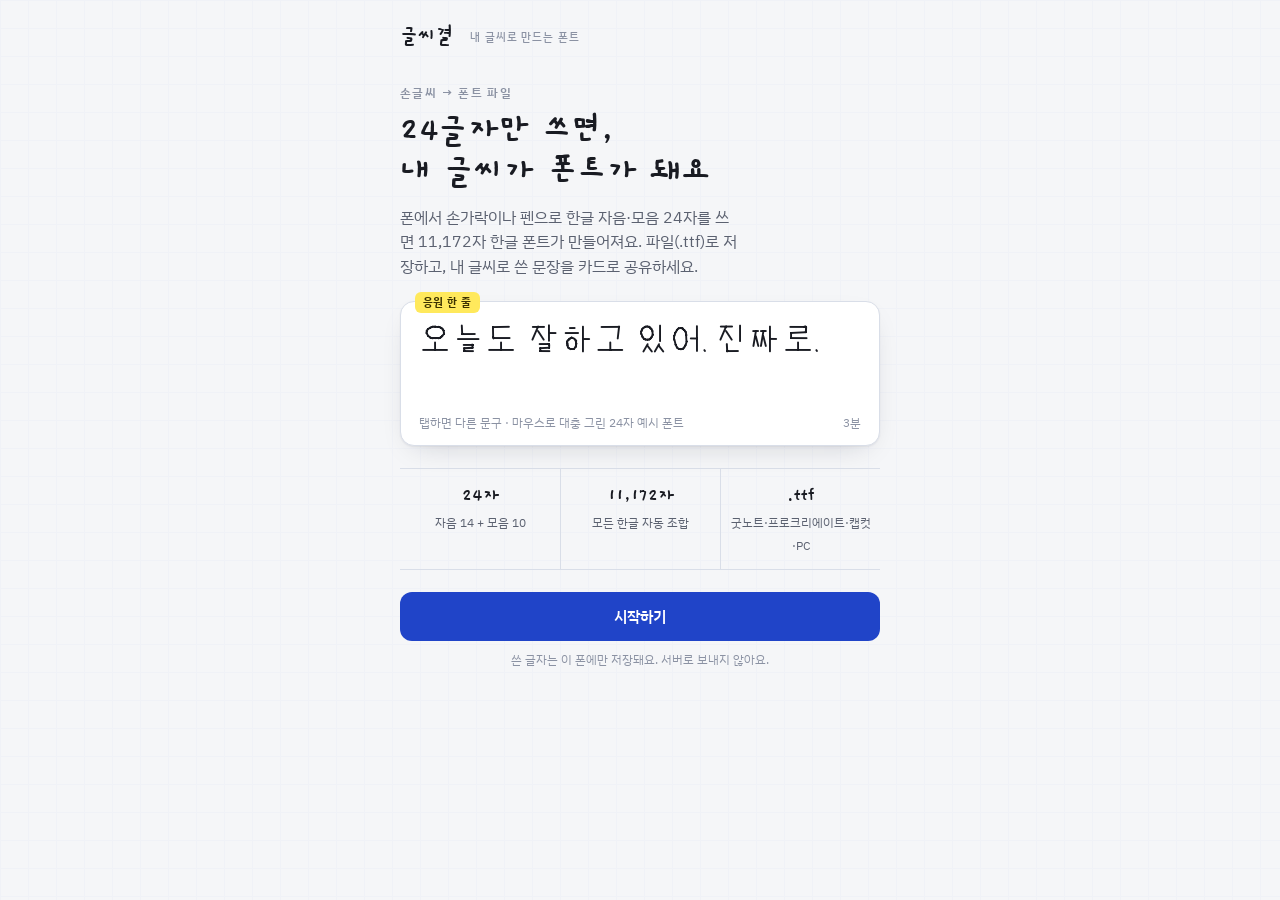
==== commit fc18ae73: "Fix general font completion, card overflow and storage feedback" ====
--- a/deploy/index.html
+++ b/deploy/index.html
@@ -163,6 +163,8 @@
   @media (max-width: 380px) { .form .two { grid-template-columns: 1fr; } }
   .actions { display: grid; gap: 10px; margin-top: 16px; }
   .note { font-size: 12.5px; color: var(--ink-3); line-height: 1.5; }
+  .notice { margin: 12px 0; padding: 12px; border: 1px solid var(--pen-line); border-radius: 12px; background: var(--pen-soft); color: var(--ink); font-size: 14px; line-height: 1.6; overflow-wrap: anywhere; }
+  .notice .btn { margin-top: 8px; }
   .card-img { margin-top: 10px; border-radius: 12px; border: 1px solid var(--line); width: 100%; display: none; }
   .card-img.show { display: block; }
   .card-actions { display: grid; grid-template-columns: 1fr 1fr; gap: 10px; }
@@ -194,6 +196,7 @@
     <div class="brand" id="brand">글씨결 <small>내 글씨로 만드는 폰트</small></div>
     <div class="step" id="topStep"></div>
   </header>
+  <p id="storageWarning" class="notice" role="status" hidden></p>
 
   <!-- HOME -->
   <main id="s-home">
@@ -252,15 +255,20 @@
   <!-- DONE -->
   <main id="s-done" hidden>
     <div class="done-head">
-      <div class="eyebrow">완성</div>
-      <h2 class="display" style="margin-top:6px">짜잔, 내 글씨가 폰트가 됐어요</h2>
+      <div class="eyebrow" id="doneLabel">결과</div>
+      <h2 class="display" id="doneTitle" style="margin-top:6px">내 글씨로 만든 폰트</h2>
       <p id="doneMeta"></p>
+    </div>
+    <div class="notice" id="partialNotice" hidden>
+      <p id="partialText"></p>
+      <button class="btn" id="btnContinueKo">남은 한글 이어 쓰기</button>
     </div>
     <div class="preview-card">
       <div class="pv" id="pv"></div>
       <canvas id="pvCanvas" hidden></canvas>
       <div class="pv-foot"><span id="pvName"></span><span class="num" id="pvSize"></span></div>
     </div>
+    <p class="note" id="fallbackNote"></p>
     <div class="form">
       <label class="field">응원 문구 (공유 카드에 들어가요 · 직접 써도 돼요)
         <textarea id="sample" rows="2"></textarea>
@@ -285,6 +293,7 @@
     <div class="actions">
       <button class="btn primary wide" id="btnFont">폰트 파일 받기 (.ttf)</button>
       <button class="btn hl wide" id="btnCard">공유 카드 만들기 (인스타 4:5)</button>
+      <p class="notice" id="cardError" role="status" hidden></p>
       <img class="card-img" id="cardImg" alt="공유 카드 미리보기">
       <div class="card-actions" id="cardActions" hidden>
         <button class="btn primary" id="btnShare">스토리에 공유하기</button>
@@ -298,7 +307,7 @@
     </section>
     <section class="ig" id="igBlock">
       <h3 class="display" id="igTitle">내 글씨로 쓴 응원, 스토리에 올려요</h3>
-      <p id="igLead">응원 카드를 스토리에 올리고 <b id="igHandle">@ht_bangbang</b>을 태그해 주세요. 태그된 카드는 24시간 안에 리포스트해 드려요.</p>
+      <p id="igLead">응원 카드를 스토리에 올리고 <b id="igHandle">@ht_bangbang</b>을 태그해 주세요. 태그해 주신 카드는 확인 후 소개할 수 있어요.</p>
       <ol>
         <li>응원 문구 고르기 → 공유 카드 저장 → 스토리에 올리기</li>
         <li><span id="igHandle2">@ht_bangbang</span> 태그 + <span id="igTag">#내글씨폰트</span></li>
@@ -873,7 +882,7 @@
     const adj = (0xB1B0AFBA - checksum(whole)) >>> 0;
     whole[headOff + 8] = (adj >>> 24) & 0xFF; whole[headOff + 9] = (adj >>> 16) & 0xFF; whole[headOff + 10] = (adj >>> 8) & 0xFF; whole[headOff + 11] = adj & 0xFF;
     const buffer = whole.slice().buffer;
-    return { buffer, stats: { numGlyphs, mapped: cmapPairs.length, components: compCache.size, bytes: whole.length, psName } };
+    return { buffer, stats: { numGlyphs, mapped: cmapPairs.length, hangul: cmapPairs.filter(([cp]) => cp >= 0xAC00 && cp <= 0xD7A3).length, components: compCache.size, bytes: whole.length, psName } };
   }
 
   // ---------- Canvas fallback renderer ----------
@@ -905,7 +914,6 @@
     cleanStroke, bboxOf, fitStrokes, expandPolylines, planChar, planSyllable, neededJamo, canRender, buildFont, drawText, measureText,
   };
 });
-
 </script>
 <script>
 (function () {
@@ -953,6 +961,7 @@
     '하고 싶은 거 다 해. 지금.',
   ];
   const SAMPLE_WORDS = ['힘내', '괜찮아', '잘하고 있어', '할 수 있어', '고생했어', '수고했어', '안녕', '사랑해', '오늘', '고마워', '우리', '하루', '행복', '봄날', '커피', '여행', '기록', '마음', '노래', '바다', '하늘', '꿈', '집', '친구', '일기', '선물', '잘자', '좋아', '보고싶다', '나의 글씨'];
+  const CARD_BTN = '공유 카드 만들기 (인스타 4:5)';
   const LS_KEY = 'gsg.v1';
 
   const $ = (id) => document.getElementById(id);
@@ -963,25 +972,39 @@
   // ---------- persistence ----------
   function pack(g) { const o = {}; for (const k in g) o[k] = g[k].map(s => s.map(p => [+p.x.toFixed(4), +p.y.toFixed(4)])); return o; }
   function unpack(o) { const g = {}; for (const k in o) g[k] = o[k].map(s => s.map(p => ({ x: p[0], y: p[1] }))); return g; }
+  function storageStatus(ok, message) {
+    $('storageWarning').hidden = ok;
+    $('storageWarning').textContent = ok ? '' : message;
+    $('drawSaved').textContent = ok ? '자동 저장됨' : '자동 저장 실패';
+  }
   function save() {
-    try { localStorage.setItem(LS_KEY, JSON.stringify({ glyphs: pack(state.glyphs), pen: state.pen, name: state.name, nameEn: state.nameEn, sample: state.sample, stage: state.stage, idx: state.idx })); } catch (e) {}
+    try {
+      localStorage.setItem(LS_KEY, JSON.stringify({ glyphs: pack(state.glyphs), pen: state.pen, name: state.name, nameEn: state.nameEn, sample: state.sample, stage: state.stage, idx: state.idx }));
+      storageStatus(true); return true;
+    } catch (e) {
+      storageStatus(false, '이 브라우저에 자동 저장하지 못했어요. 지금 쓴 글자는 화면에 남아 있지만, 창을 닫거나 새로고침하면 사라질 수 있어요. 닫기 전에 결과 화면에서 폰트 파일을 받아 주세요.');
+      return false;
+    }
   }
   function load() {
-    try { const raw = localStorage.getItem(LS_KEY); if (!raw) return; const d = JSON.parse(raw); state.glyphs = unpack(d.glyphs || {}); state.pen = d.pen || 30; state.name = d.name || state.name; state.nameEn = d.nameEn || state.nameEn; state.sample = d.sample || state.sample; state.stage = d.stage || 0; state.idx = d.idx || 0; } catch (e) {}
+    try { const raw = localStorage.getItem(LS_KEY); if (!raw) return; const d = JSON.parse(raw); state.glyphs = unpack(d.glyphs || {}); state.pen = d.pen || 30; state.name = d.name || state.name; state.nameEn = d.nameEn || state.nameEn; state.sample = d.sample || state.sample; state.stage = d.stage || 0; state.idx = d.idx || 0; } catch (e) { storageStatus(false, '이전에 저장한 글자를 불러오지 못했어요. 이전 작업이 있다면 사용하던 브라우저에서 다시 확인해 주세요.'); }
   }
   function drawnCount(stage) { let n = 0; for (const ch of stage.chars) if (state.glyphs[ch] && state.glyphs[ch].length) n++; return n; }
   function totalDrawn() { let n = 0; for (const k in state.glyphs) if (state.glyphs[k].length) n++; return n; }
   function koReady() { return HF.BASIC_CONS.split('').some(c => state.glyphs[c] && state.glyphs[c].length) && HF.BASIC_VOW.split('').some(c => state.glyphs[c] && state.glyphs[c].length); }
 
+  function missingKo() { return [...STAGES[0].chars].filter(c => !(state.glyphs[c] && state.glyphs[c].length)); }
+  function hangulCount() { return (builtStats ? builtStats.hangul : 0).toLocaleString('ko-KR'); }
+
   // ---------- screens ----------
-  function show(id) { for (const s of ['s-home', 's-draw', 's-done']) $(s).hidden = s !== id; window.scrollTo(0, 0); $('topStep').textContent = id === 's-draw' ? '쓰는 중' : id === 's-done' ? '완성' : ''; }
+  function show(id) { for (const s of ['s-home', 's-draw', 's-done']) $(s).hidden = s !== id; window.scrollTo(0, 0); $('topStep').textContent = id === 's-draw' ? '쓰는 중' : id === 's-done' ? '결과' : ''; }
   function toast(msg) { const t = $('toast'); t.textContent = msg; t.classList.add('show'); clearTimeout(t._h); t._h = setTimeout(() => t.classList.remove('show'), 2200); }
 
   // ---------- HOME ----------
   function renderHome() {
     const n = totalDrawn();
     $('btnResume').hidden = n === 0;
-    $('resumeCount').textContent = n ? `(${n}자 저장됨)` : '';
+    $('resumeCount').textContent = n ? `(${n}자)` : '';
     $('btnStart').textContent = n ? '처음부터 새로 쓰기' : '시작하기';
   }
   let demoIdx = Math.floor(Math.random() * CHEER_LINES.length), demoGlyphs = null, demoUseCanvas = false;
@@ -1077,7 +1100,7 @@
     if (e) cur.push(ptOf(e));
     const ch = curChar(); const clean = HF.cleanStroke(cur);
     if (clean.length) { (state.glyphs[ch] = state.glyphs[ch] || []).push(clean); }
-    cur = []; redraw(); save(); renderChips(); renderLive(); $('drawSaved').textContent = '자동 저장됨';
+    cur = []; redraw(); save(); renderChips(); renderLive();
   }
   pad.addEventListener('pointerup', endStroke);
   pad.addEventListener('pointercancel', endStroke);
@@ -1139,9 +1162,16 @@
     const pv = $('pv'), pc = $('pvCanvas');
     if (faceOk) { pv.hidden = false; pc.hidden = true; pv.style.fontFamily = `"${faceName}", "Gaegu", cursive`; pv.textContent = state.sample || ' '; }
     else { pv.hidden = true; pc.hidden = false; pc.style.height = '120px'; drawOnCanvas(pc, state.glyphs, state.sample, state.pen); }
-    const ko = koReady(); const en = 'abcdefghijklmnopqrstuvwxyz'.split('').filter(c => state.glyphs[c]).length; const up = 'ABCDEFGHIJKLMNOPQRSTUVWXYZ'.split('').filter(c => state.glyphs[c]).length; const dg = '0123456789'.split('').filter(c => state.glyphs[c]).length;
-    const parts = []; if (ko) parts.push('한글 11,172자'); if (en) parts.push(`영문 소문자 ${en}자`); if (up) parts.push(`대문자 ${up}자`); if (dg) parts.push(`숫자 ${dg}자`);
+    const en = 'abcdefghijklmnopqrstuvwxyz'.split('').filter(c => state.glyphs[c]).length; const up = 'ABCDEFGHIJKLMNOPQRSTUVWXYZ'.split('').filter(c => state.glyphs[c]).length; const dg = '0123456789'.split('').filter(c => state.glyphs[c]).length;
+    const parts = [`한글 ${hangulCount()}자`]; if (en) parts.push(`영문 소문자 ${en}자`); if (up) parts.push(`대문자 ${up}자`); if (dg) parts.push(`숫자 ${dg}자`);
     $('doneMeta').textContent = `${parts.join(' · ')} — 직접 쓴 ${totalDrawn()}자로 만들었어요.`;
+    const missing = missingKo();
+    $('doneLabel').textContent = missing.length ? '일부 완성 · 미리보기' : '완성';
+    $('topStep').textContent = missing.length ? '일부 완성' : '완성';
+    $('doneTitle').textContent = missing.length ? '지금까지 쓴 글씨로 만든 폰트예요' : '짜잔, 내 글씨가 폰트가 됐어요';
+    $('partialNotice').hidden = missing.length === 0;
+    $('partialText').textContent = missing.length ? `기본 24자 중 ${24 - missing.length}자를 썼어요. 남은 ${missing.length}자(${missing.join(' ')})를 쓰면 한글 11,172자가 모두 들어 있는 폰트를 받을 수 있어요.` : '';
+    $('fallbackNote').textContent = faceOk ? '아직 조합되지 않은 한글과 직접 쓰지 않은 영문·문장부호는 미리보기와 카드에서 기본 글꼴로 보이며, 다운로드한 폰트에는 포함되지 않아요.' : '이 브라우저에서는 직접 쓴 획으로 미리 보여드려요. 아직 만들지 않은 글자는 빈칸으로 보이고, 다운로드한 폰트에도 포함되지 않아요.';
     $('pvName').textContent = state.name + (state.nameEn ? ` · ${state.nameEn}` : '');
     $('pvSize').textContent = builtStats ? `${(builtStats.bytes / 1024).toFixed(0)} KB · ${builtStats.numGlyphs.toLocaleString()} glyphs` : '';
   }
@@ -1155,6 +1185,7 @@
       row.appendChild(b); box.appendChild(row);
     });
   }
+  $('btnContinueKo').addEventListener('click', () => { state.stage = 0; state.idx = Math.max(0, STAGES[0].chars.indexOf(missingKo()[0])); show('s-draw'); renderDraw(); });
   function renderCheerChips() {
     const box = $('cheerChips'); box.innerHTML = '';
     CHEER_LINES.forEach(line => {
@@ -1217,6 +1248,20 @@
     }
     return out;
   }
+  function cardLayout(text, metrics, maxW, top, bottom) {
+    for (let size = 150; size >= 60; size -= 6) {
+      const lines = wrapLines(s => metrics(s, size).width, text, maxW);
+      let ascent = size * 0.95, descent = size * 0.3;
+      for (const line of lines) {
+        const m = metrics(line, size);
+        ascent = Math.max(ascent, m.ascent); descent = Math.max(descent, m.descent);
+      }
+      const lh = Math.max(size * 1.35, ascent + descent + size * 0.1);
+      const height = ascent + descent + (lines.length - 1) * lh;
+      if (height <= bottom - top) return { lines, size, lh, y: top + (bottom - top - height) / 2 + ascent };
+    }
+    throw new RangeError('문구가 카드 한 장에 들어가지 않아요. 문장을 짧게 하거나 줄바꿈을 줄인 뒤 다시 만들어 주세요.');
+  }
   async function makeCard() {
     if (!built) await buildAndApply();
     const W = 1080, H = 1350; const c = document.createElement('canvas'); c.width = W; c.height = H; const ctx = c.getContext('2d');
@@ -1226,46 +1271,63 @@
     ctx.strokeStyle = P.grid; ctx.lineWidth = 2;
     for (let x = 60; x < W; x += 60) { ctx.beginPath(); ctx.moveTo(x, 0); ctx.lineTo(x, H); ctx.stroke(); }
     for (let y = 60; y < H; y += 60) { ctx.beginPath(); ctx.moveTo(0, y); ctx.lineTo(W, y); ctx.stroke(); }
+    const UI = '"IBM Plex Sans KR", sans-serif';
+    // 손글씨 폰트로 재기·그리기 (FontFace가 안 되는 환경은 획으로 직접 그려요)
+    const handW = (s, size) => { if (faceOk) { ctx.font = `${size}px "${faceName}"`; return ctx.measureText(s).width; } return HF.measureText(state.glyphs, s, size, state.pen); };
+    const hand = (s, x, y, size, color) => { if (faceOk) { ctx.font = `${size}px "${faceName}"`; ctx.fillStyle = color; ctx.fillText(s, x, y); } else HF.drawText(ctx, state.glyphs, s, x, y, size, state.pen, color); };
+    const handMetrics = (s, size) => {
+      const width = handW(s, size);
+      const m = faceOk ? ctx.measureText(s) : null;
+      return { width, ascent: m ? m.actualBoundingBoxAscent : size, descent: m ? m.actualBoundingBoxDescent : size * 0.35 };
+    };
+    const uiLine = (text, x, y, size, weight, color) => {
+      ctx.fillStyle = color;
+      do { ctx.font = `${weight} ${size}px ${UI}`; if (ctx.measureText(text).width <= W - 160 || size <= 16) break; size--; } while (true);
+      ctx.fillText(text, x, y);
+    };
     // top label
-    ctx.fillStyle = P.hl; ctx.fillRect(80, 92, 300, 56); ctx.fillStyle = P.hlInk; ctx.font = '700 28px "IBM Plex Sans KR", sans-serif'; ctx.textBaseline = 'middle'; ctx.fillText('내 손글씨로 만든 폰트', 100, 120);
-    ctx.fillStyle = P.ink2; ctx.font = '500 26px "IBM Plex Sans KR", sans-serif'; ctx.textAlign = 'right'; ctx.fillText(CONFIG.brand, W - 80, 120); ctx.textAlign = 'left';
+    const label = '내 손글씨로 만든 폰트';
+    ctx.font = `700 28px ${UI}`; const lw = 300;
+    ctx.fillStyle = P.hl; ctx.fillRect(80, 92, lw, 56); ctx.fillStyle = P.hlInk; ctx.textBaseline = 'middle'; ctx.fillText(label, 100, 120);
+    ctx.fillStyle = P.ink2; ctx.font = `500 26px ${UI}`;
+    ctx.textAlign = 'right'; ctx.fillText(CONFIG.brand, W - 80, 120); ctx.textAlign = 'left';
+    ctx.textBaseline = 'alphabetic';
     // main text
     const text = state.sample || CONFIG.defaultSample;
-    const maxW = W - 160;
-    let size = 150, lines;
-    const measure = faceOk ? (s) => { ctx.font = `${size}px "${faceName}"`; return ctx.measureText(s).width; } : (s) => HF.measureText(state.glyphs, s, size, state.pen);
-    do { lines = wrapLines(measure, text, maxW); size -= 6; } while (lines.length * size * 1.35 > H - 520 && size > 60);
-    size += 6; const lh = size * 1.35; let y = (H - lines.length * lh) / 2 + lh * 0.7 - 20;
-    ctx.fillStyle = P.ink; ctx.textBaseline = 'alphabetic';
-    for (const ln of lines) {
-      if (faceOk) { ctx.font = `${size}px "${faceName}"`; ctx.fillText(ln, 80, y); }
-      else HF.drawText(ctx, state.glyphs, ln, 80, y, size, state.pen, P.ink);
-      y += lh;
-    }
+    // 머리말과 하단 출처 영역을 제외하고, 실제 글자 높이를 재서 배치해요.
+    const layout = cardLayout(text, handMetrics, W - 180, 220, 1100);
+    const { size, lines, lh } = layout; let y = layout.y;
+    ctx.textBaseline = 'alphabetic';
+    for (const ln of lines) { hand(ln, 80, y, size, P.ink); y += lh; }
     // bottom
-    ctx.fillStyle = P.ink; ctx.font = '600 34px "IBM Plex Sans KR", sans-serif'; ctx.textBaseline = 'alphabetic';
-    ctx.fillText(state.name, 80, H - 170);
-    ctx.fillStyle = P.ink2; ctx.font = '400 26px "IBM Plex Sans KR", sans-serif';
-    const d = new Date(); ctx.fillText(`${d.getFullYear()}.${String(d.getMonth() + 1).padStart(2, '0')}.${String(d.getDate()).padStart(2, '0')} · 직접 쓴 ${totalDrawn()}자로 한글 11,172자`, 80, H - 126);
-    ctx.fillStyle = P.pen; ctx.font = '600 30px "IBM Plex Sans KR", sans-serif'; ctx.textAlign = 'right';
-    ctx.fillText(`${CONFIG.handle}  ${CONFIG.hashtag}`, W - 80, H - 126); ctx.textAlign = 'left';
+    const d = new Date(); const date = `${d.getFullYear()}.${String(d.getMonth() + 1).padStart(2, '0')}.${String(d.getDate()).padStart(2, '0')}`;
+    uiLine(state.name, 80, H - 170, 34, 600, P.ink);
+    uiLine(`${date} · 직접 쓴 ${totalDrawn()}자로 한글 ${hangulCount()}자`, 80, H - 126, 26, 400, P.ink2);
+    ctx.fillStyle = P.pen; ctx.font = `600 30px ${UI}`; ctx.textAlign = 'right';
+    ctx.fillText(`${CONFIG.handle}  ${CONFIG.hashtag}`, W - 80, H - 80); ctx.textAlign = 'left';
     return c;
   }
-  // 폰(iOS Safari·안드로이드 크롬)에서는 공유 시트로 인스타 스토리에 바로 넘겨요. PC는 저장만.
+  // 파일 공유를 지원하면 기기의 공유 시트를 열어요. 대상 앱은 기기 환경에 따라 달라요.
   let cardBlob = null;
   const canShareFiles = (() => { try { return !!(navigator.canShare && navigator.canShare({ files: [new File([new Uint8Array(1)], 'x.png', { type: 'image/png' })] })); } catch (e) { return false; } })();
   function cardFileName() { return (state.nameEn.replace(/\s+/g, '') || 'MyHandwriting') + '-card.png'; }
-  function resetCard() { cardBlob = null; $('cardImg').classList.remove('show'); $('cardActions').hidden = true; }
+  function resetCard() { cardBlob = null; $('cardImg').classList.remove('show'); $('cardActions').hidden = true; $('cardError').hidden = true; $('cardError').textContent = ''; }
   $('btnCard').addEventListener('click', async () => {
+    resetCard();
     const b = $('btnCard'); b.disabled = true; b.textContent = '카드 만드는 중…';
     try {
       const c = await makeCard();
+      cardBlob = await new Promise(res => c.toBlob(res, 'image/png'));
+      if (!cardBlob) throw new Error('PNG encoding failed');
       const img = $('cardImg'); img.src = c.toDataURL('image/png'); img.classList.add('show');
-      cardBlob = await new Promise(res => c.toBlob(res, 'image/png'));
       $('btnShare').hidden = !canShareFiles;
       $('cardActions').hidden = false;
       toast(canShareFiles ? '카드 완성! 공유하거나 저장하세요' : '카드 완성! 이미지를 저장하세요');
-    } finally { b.disabled = false; b.textContent = '카드 다시 만들기'; }
+    } catch (e) {
+      resetCard();
+      $('cardError').textContent = e instanceof RangeError ? e.message : '카드를 만들지 못했어요. 잠시 후 다시 눌러 주세요.';
+      $('cardError').hidden = false;
+    } finally { b.disabled = false; b.textContent = cardBlob ? '카드 다시 만들기' : CARD_BTN; }
   });
   $('btnShare').addEventListener('click', async () => {
     if (!cardBlob) return;
